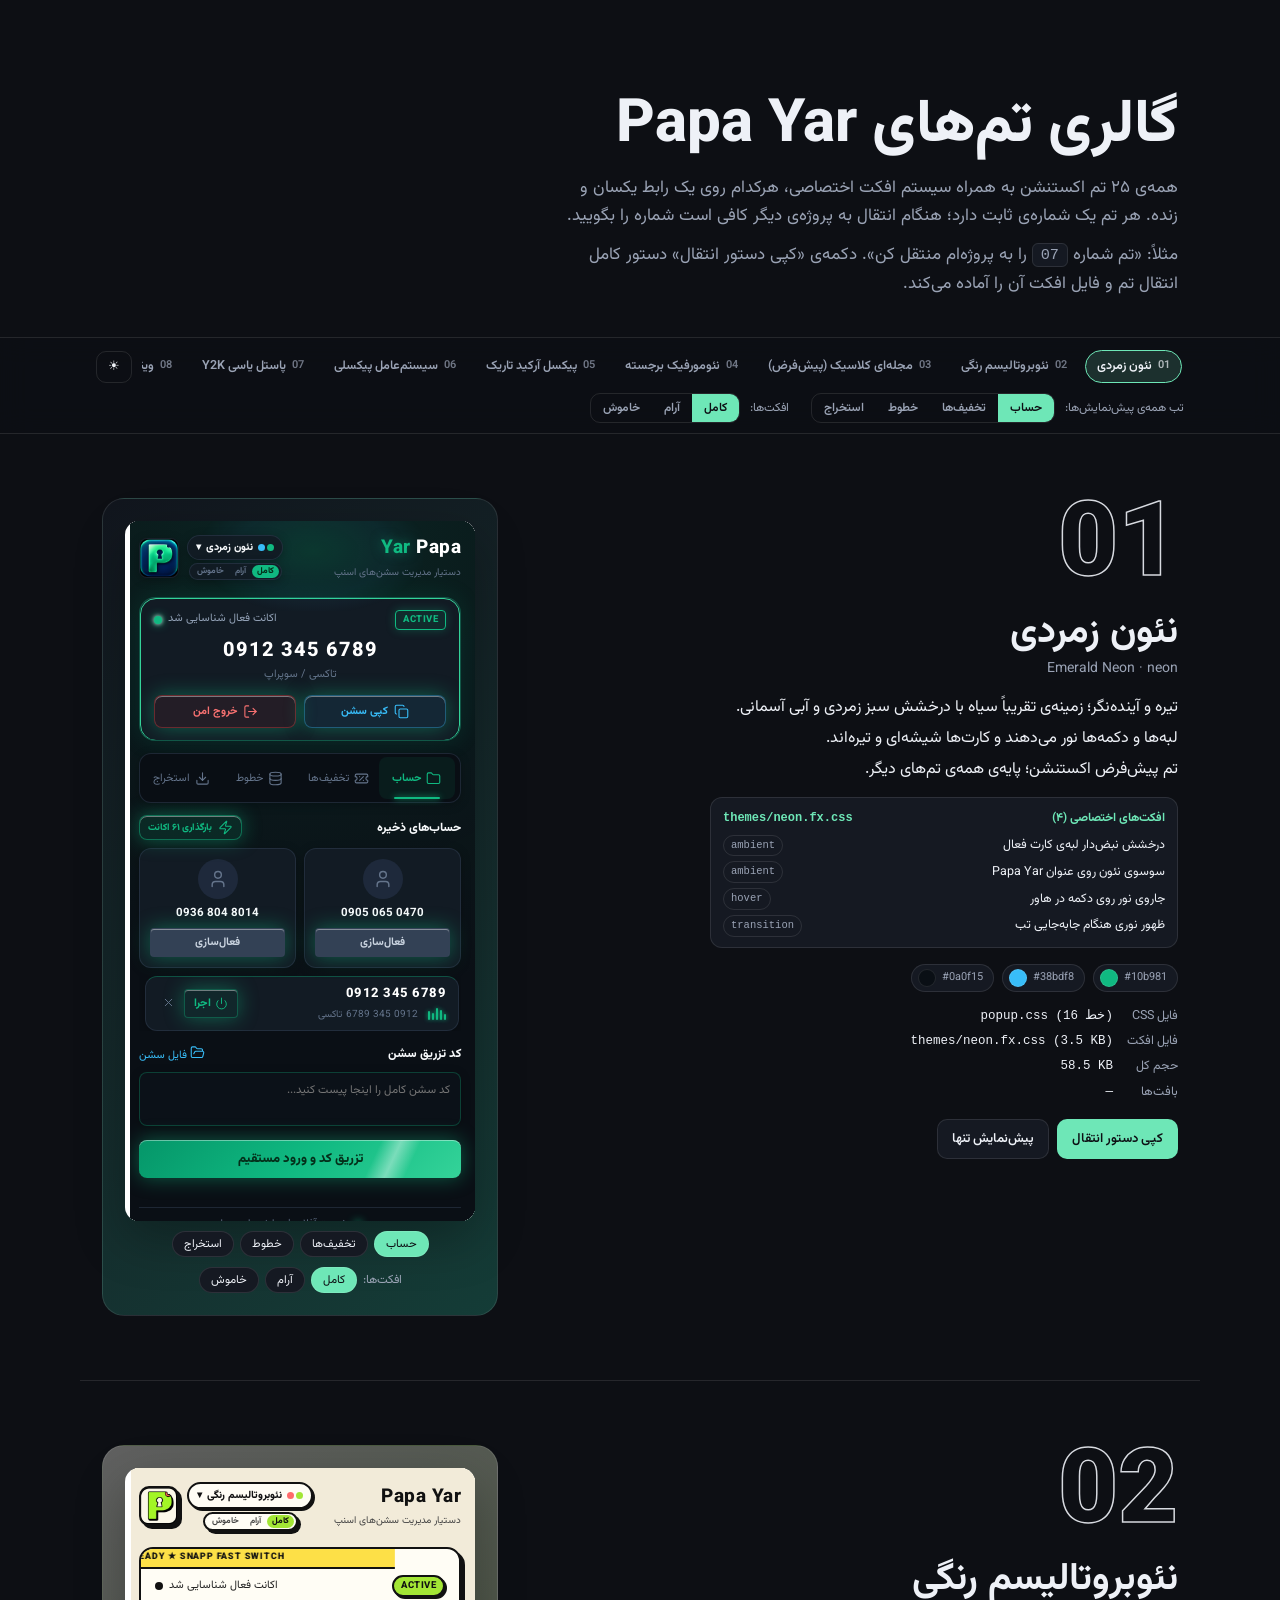
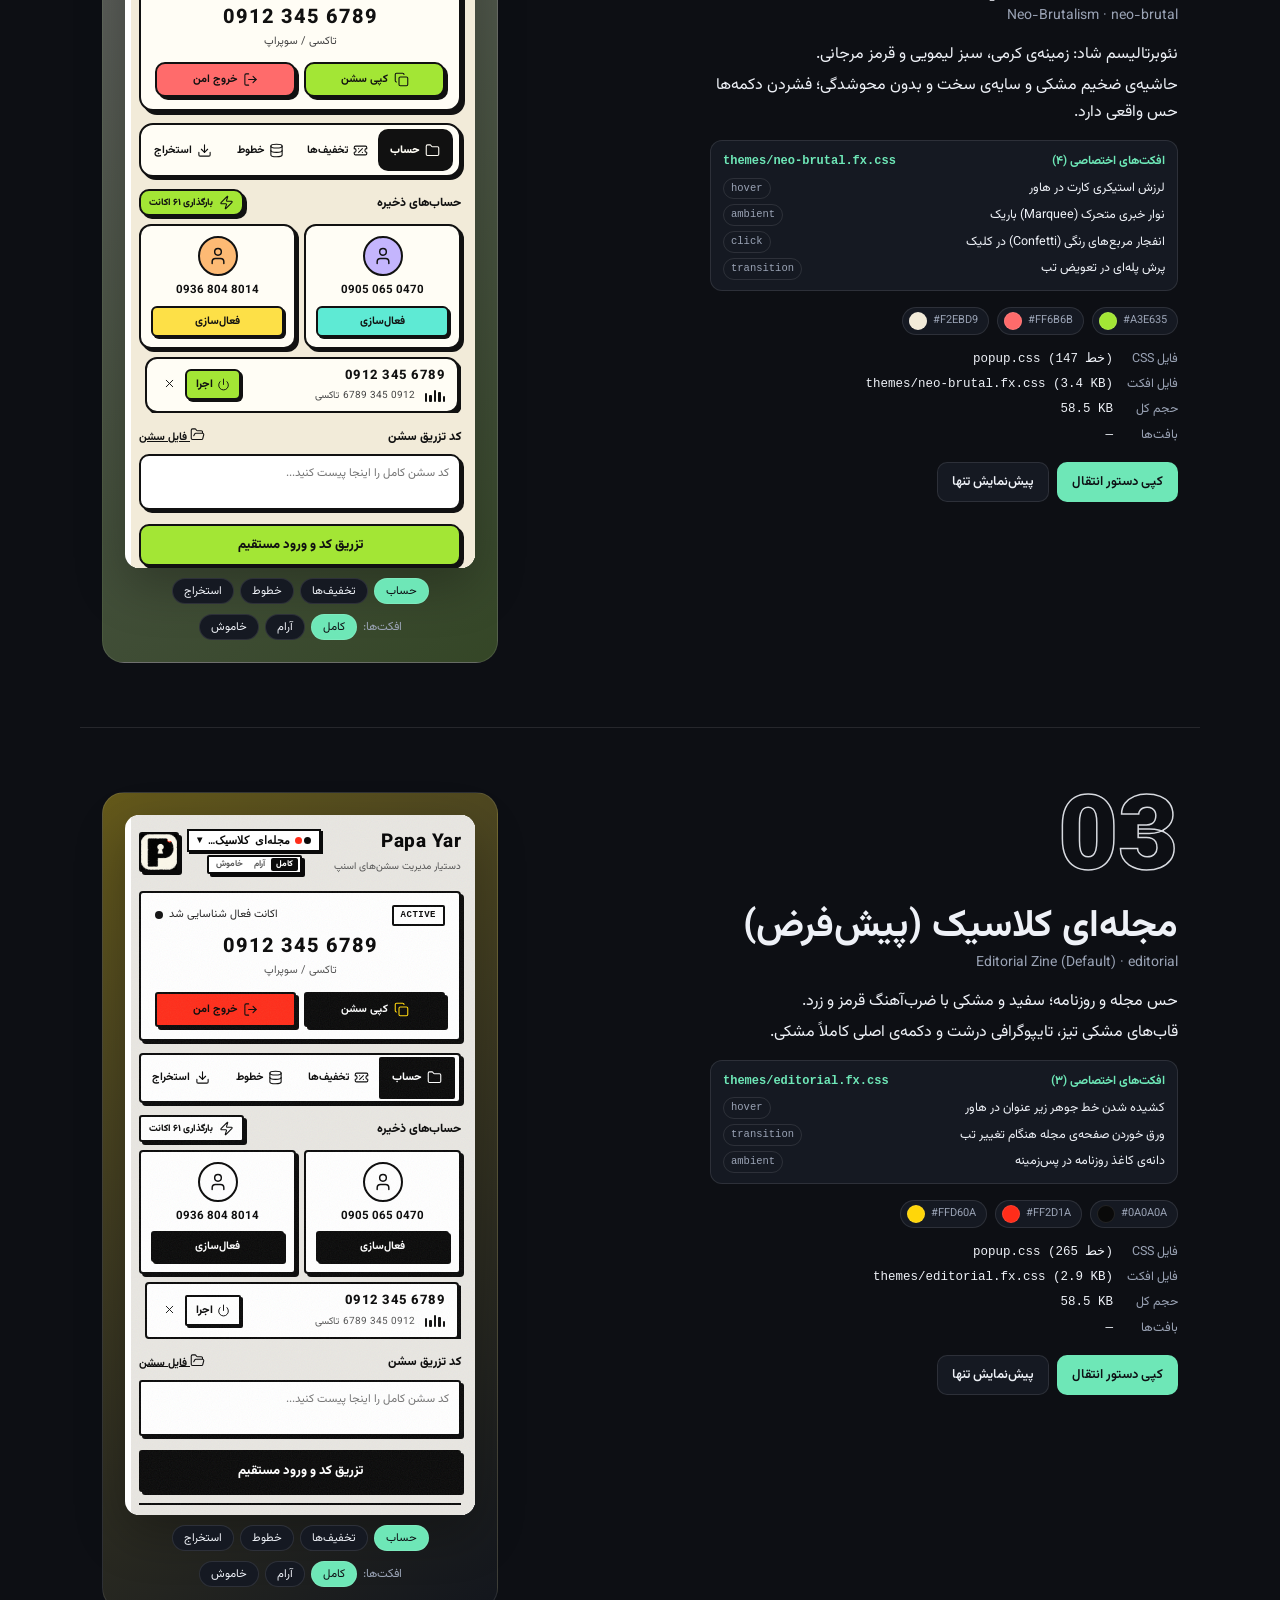
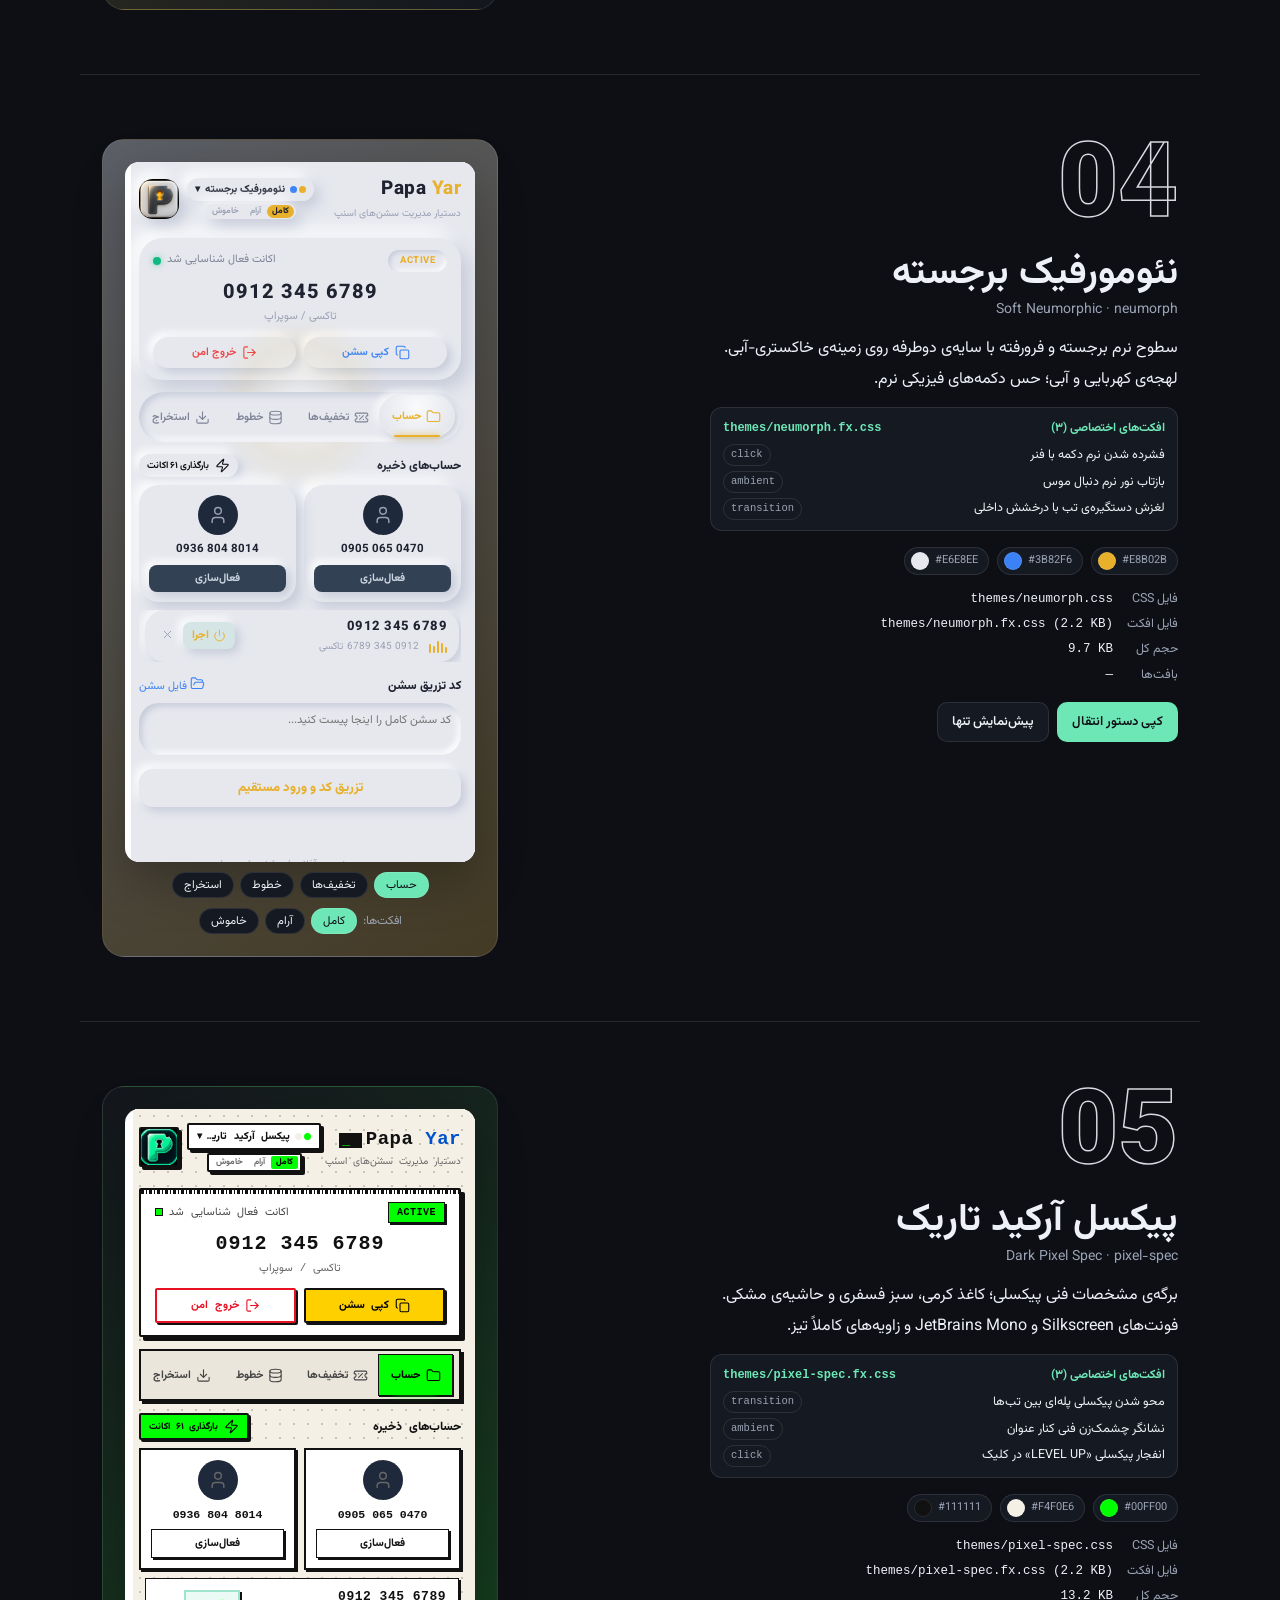
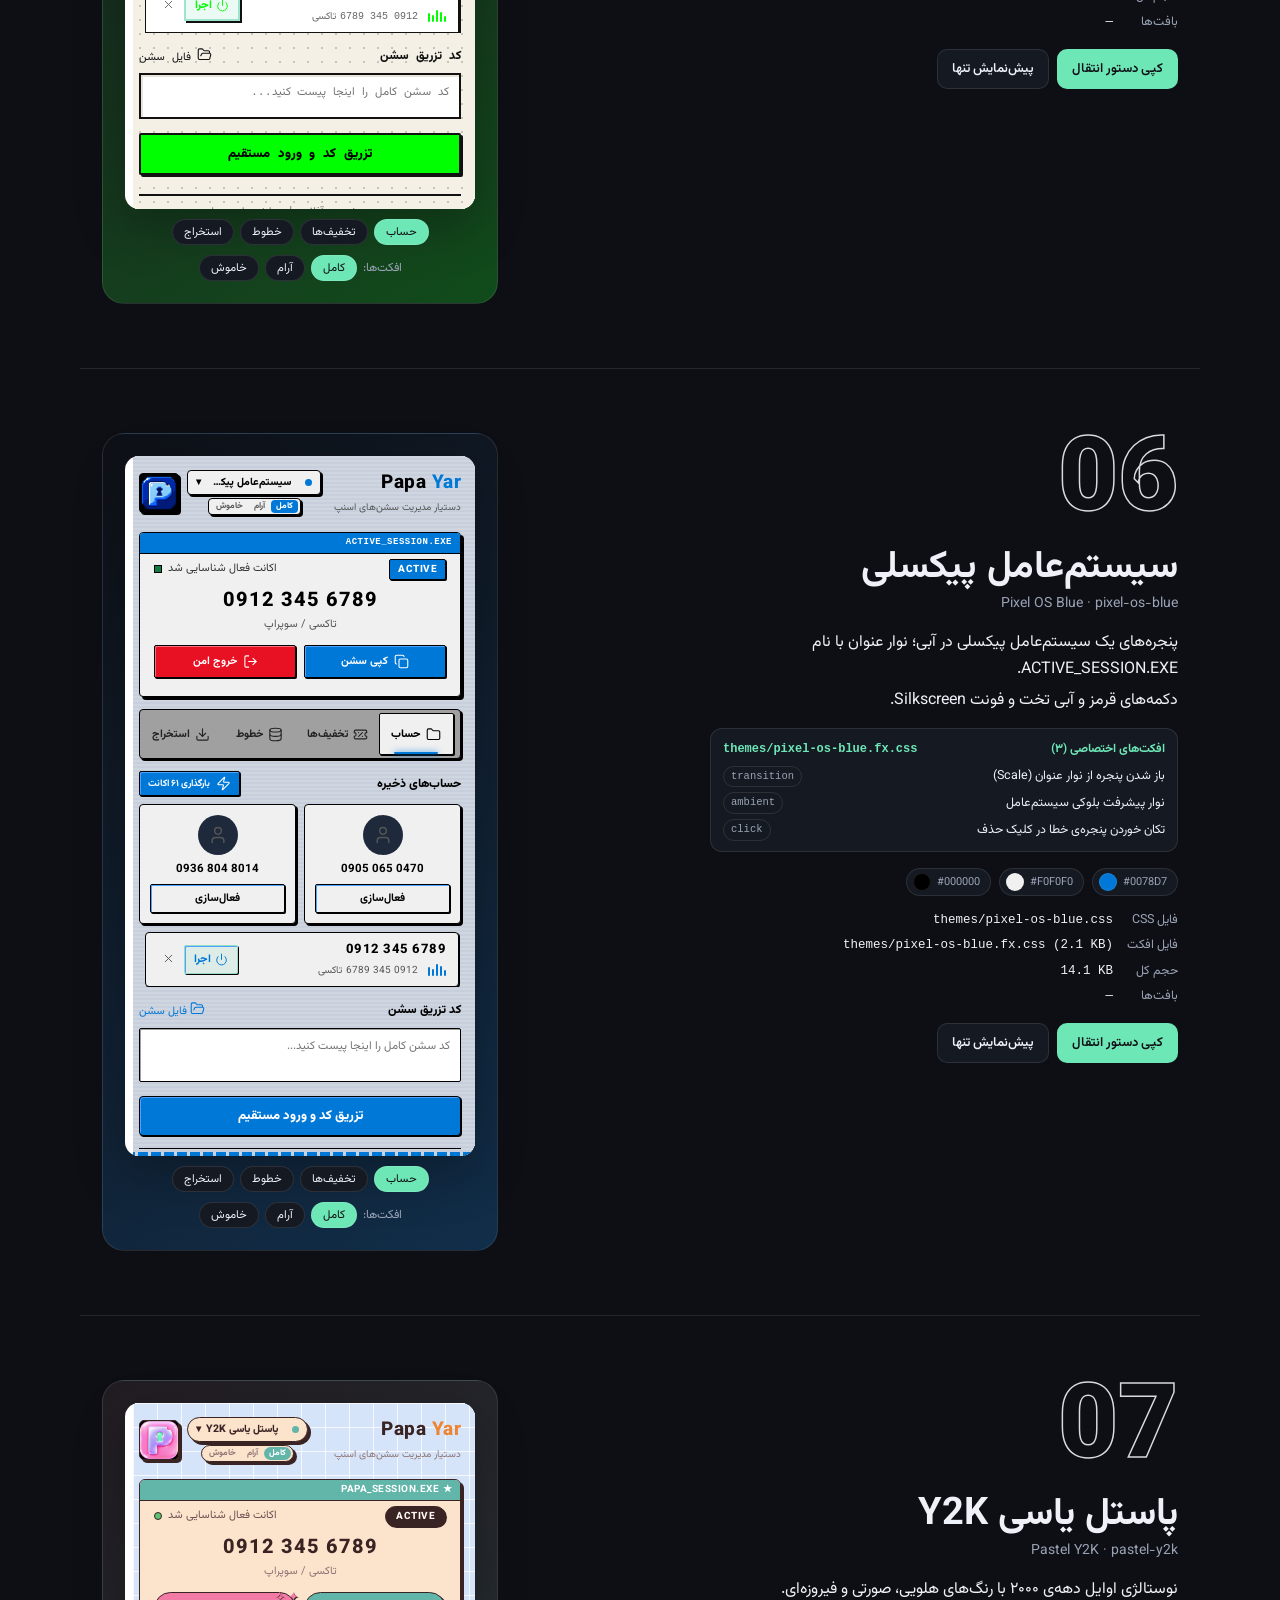
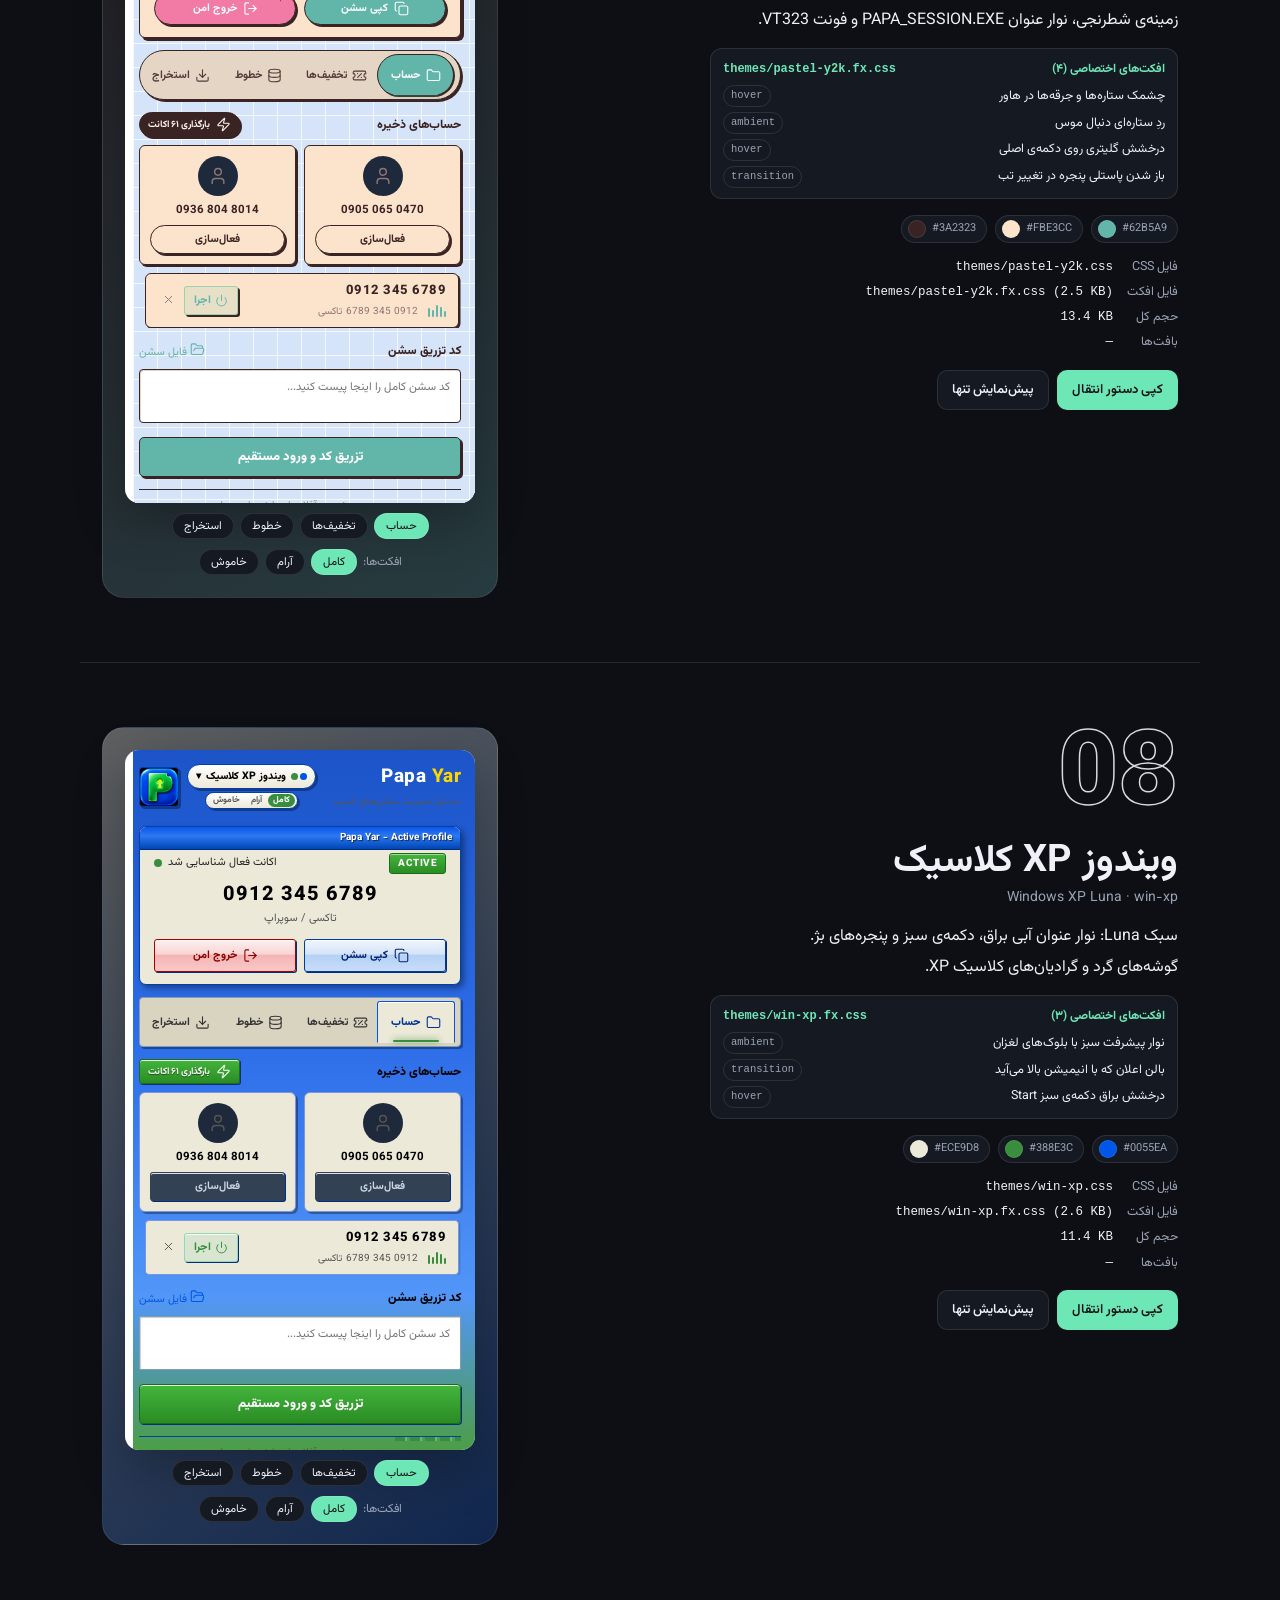
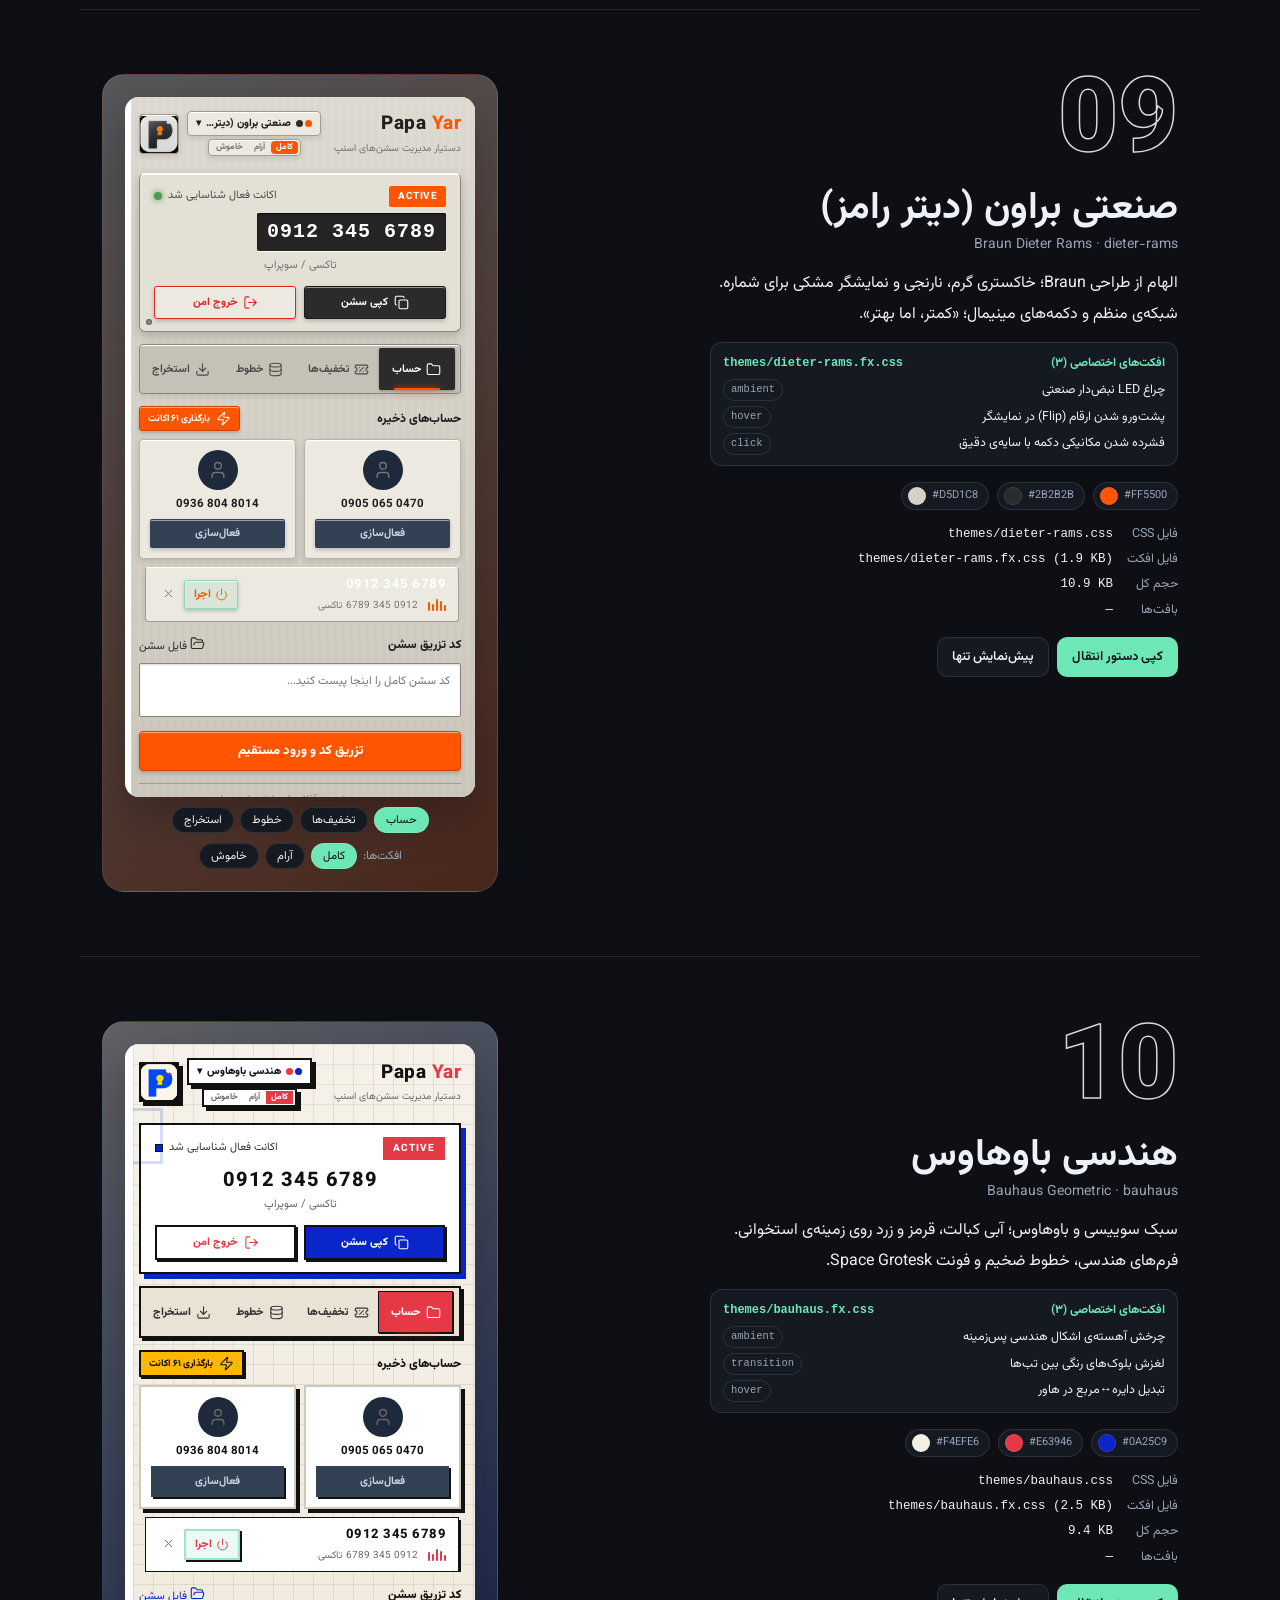
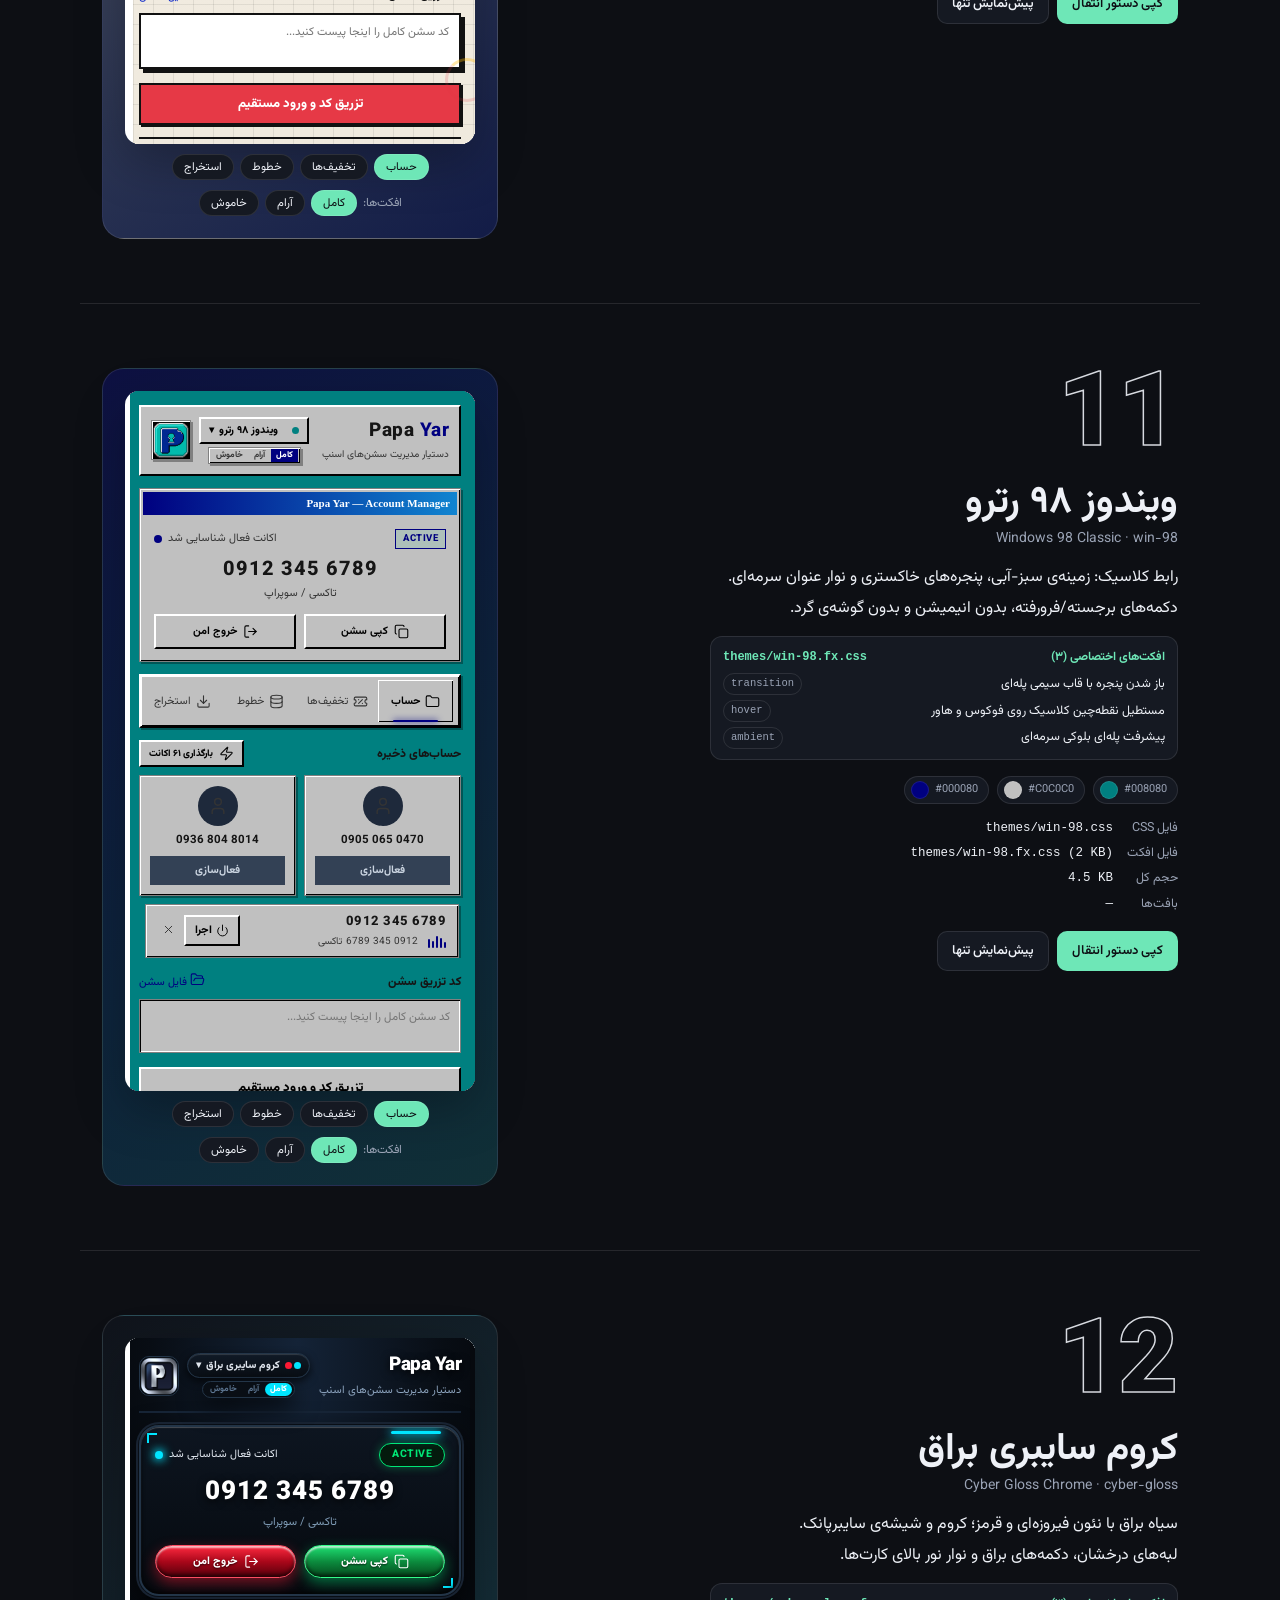
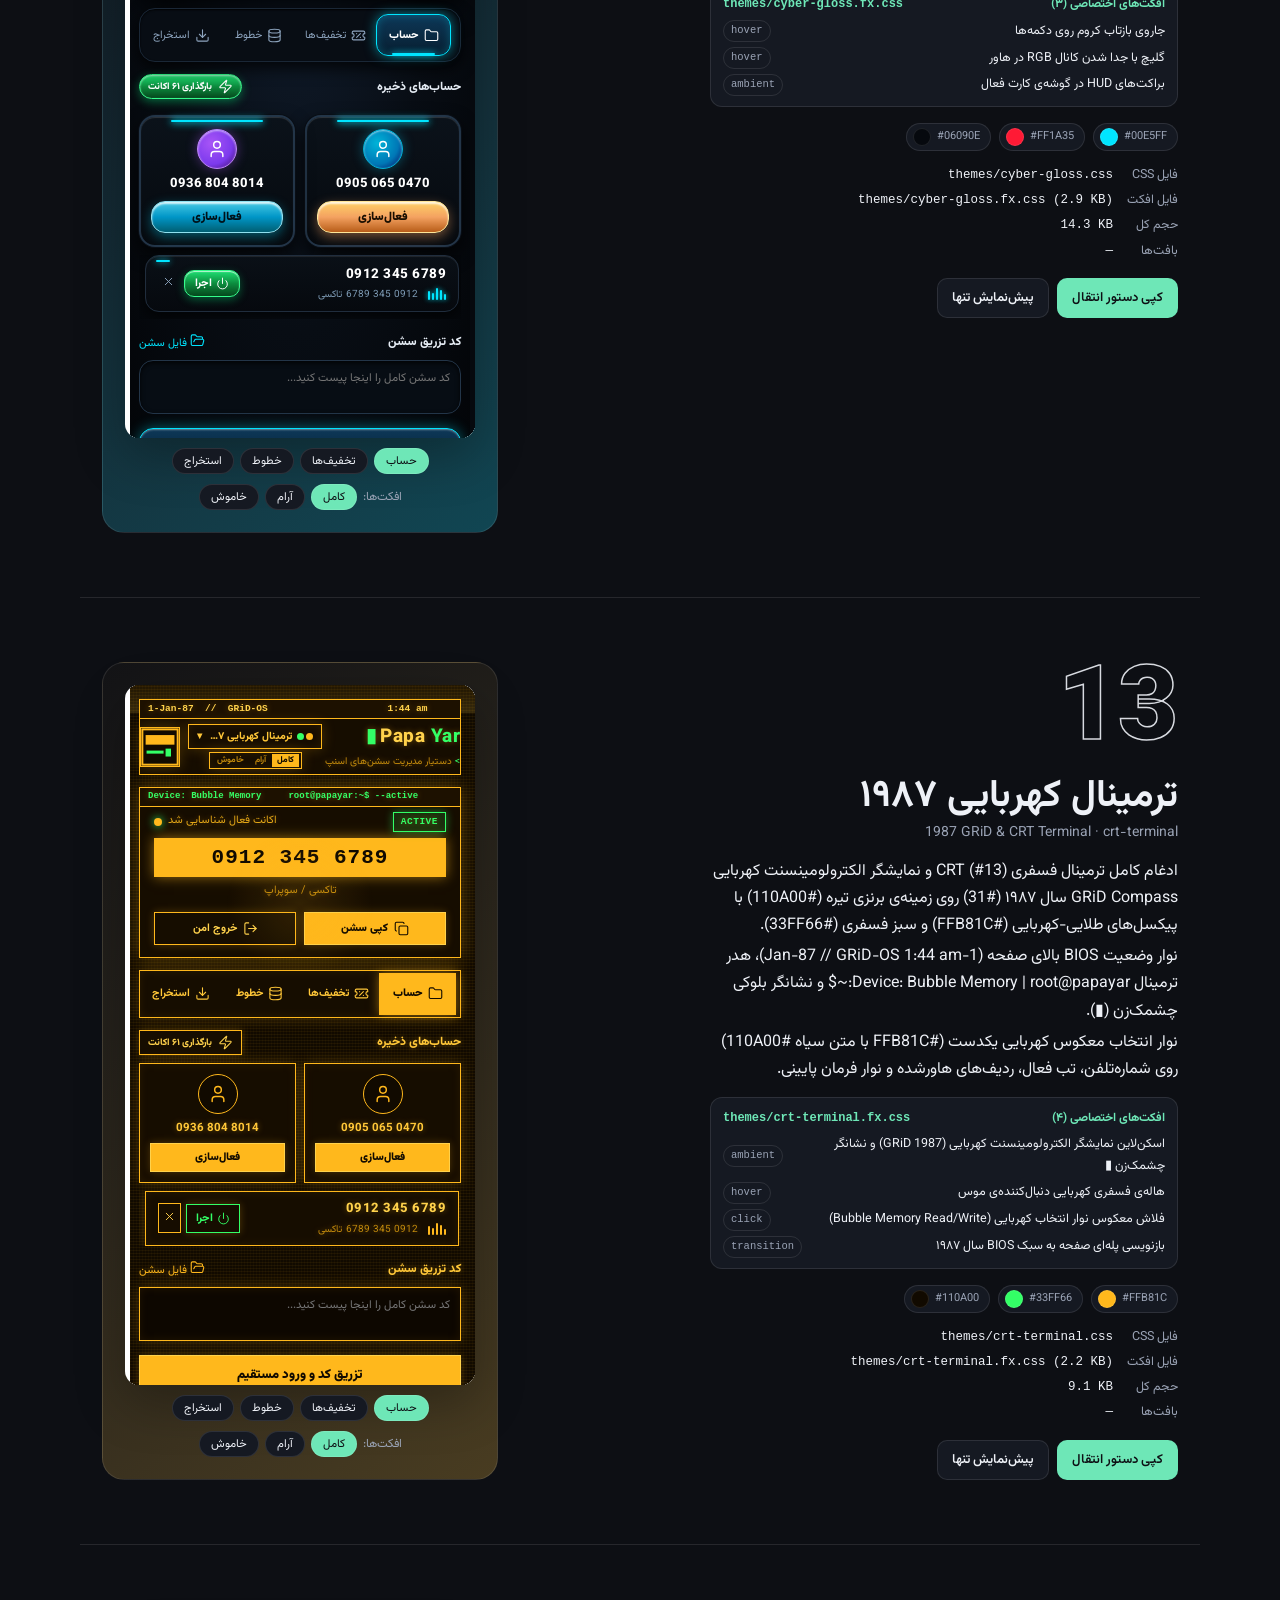
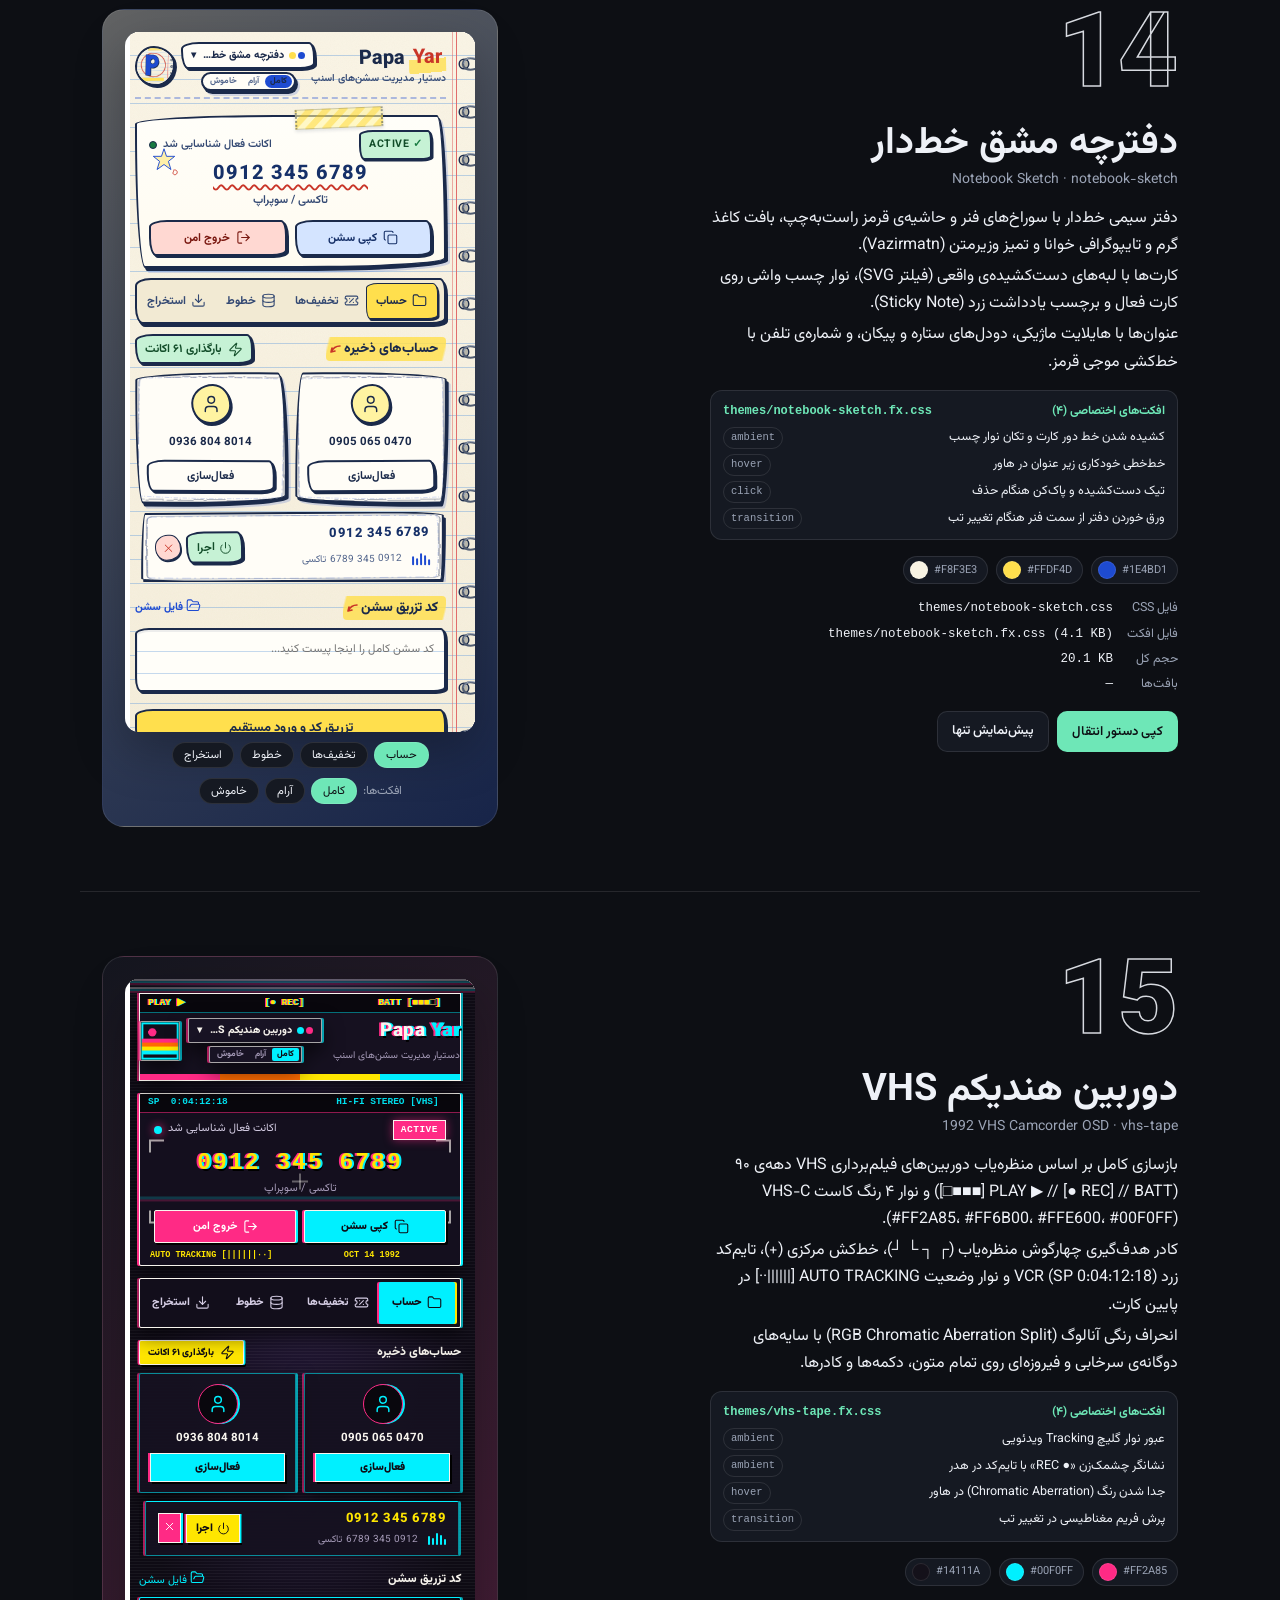
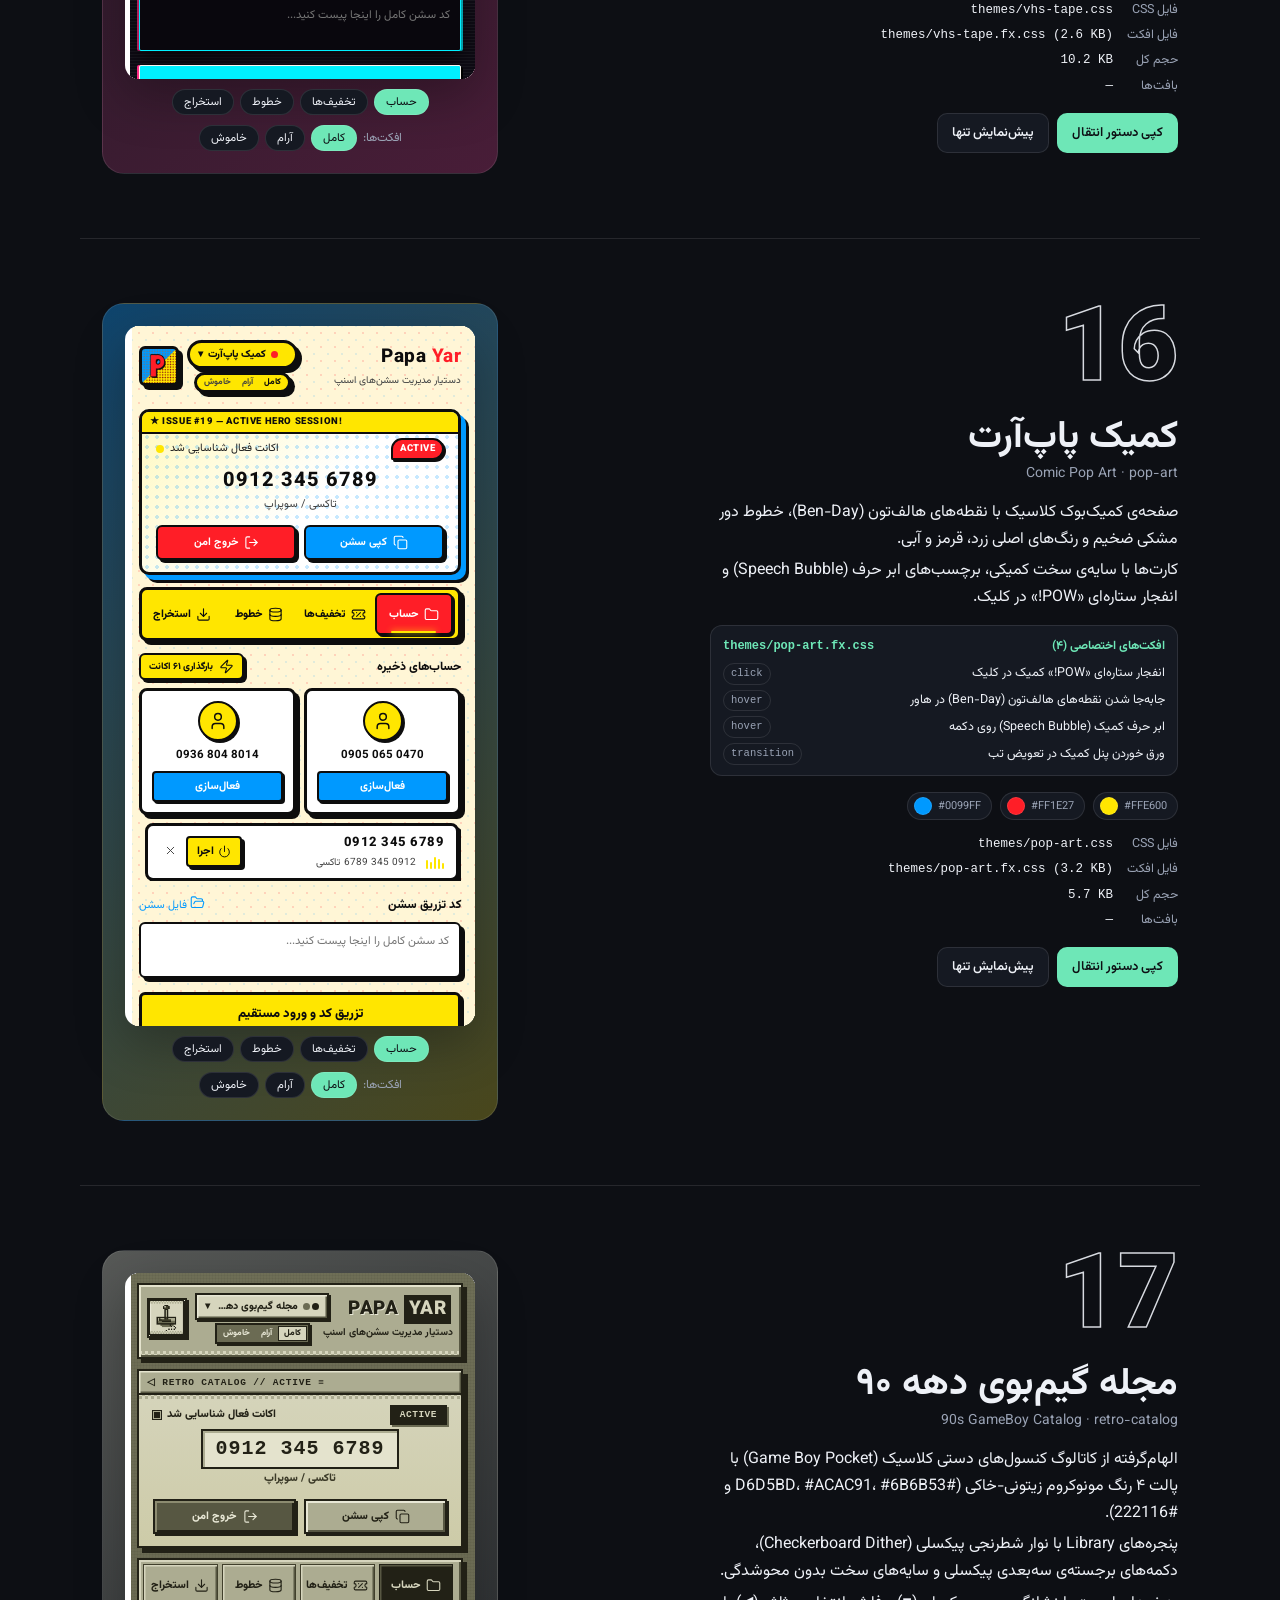
==== index.html @ 5795385b "Papa Yar Theme Gallery — 42 complete themes with live preview" ====
<!doctype html>
<html lang="fa" dir="rtl" data-chrome="dark">
<head>
<meta charset="utf-8">
<meta name="viewport" content="width=device-width, initial-scale=1">
<title>گالری تم‌های Papa Yar</title>
<style>
@font-face{font-family:'Vazirmatn';src:url('extension-assets/fonts/Vazirmatn-Variable.woff2') format('woff2');font-weight:100 900}
*,*::before,*::after{box-sizing:border-box}
html{scroll-behavior:smooth}
body{margin:0;font-family:'Vazirmatn',Tahoma,sans-serif;line-height:1.7;background:var(--page);color:var(--ink)}
button{font-family:inherit;cursor:pointer}
:focus-visible{outline:2px solid var(--accent);outline-offset:2px}
html[data-chrome=dark]{--page:#0d0f14;--card:#151922;--ink:#eef1f7;--muted:#9aa3b5;--line:rgba(255,255,255,.1);--accent:#6ee7b7;--nav:rgba(13,15,20,.85)}
html[data-chrome=light]{--page:#f1f2f6;--card:#fff;--ink:#14171f;--muted:#5a6275;--line:rgba(0,0,0,.12);--accent:#0f766e;--nav:rgba(241,242,246,.88)}
.hero{max-width:1120px;margin:0 auto;padding:clamp(40px,7vw,90px) 22px 28px}
.hero h1{font-size:clamp(32px,6vw,60px);line-height:1.2;margin:0 0 12px;font-weight:800}
.hero p{max-width:62ch;color:var(--muted);margin:0 0 10px;font-size:clamp(14px,2vw,17px)}
.hero code{background:var(--card);border:1px solid var(--line);padding:2px 8px;border-radius:6px;font-size:.9em;direction:ltr;unicode-bidi:isolate}
.nav{position:sticky;top:0;z-index:50;background:var(--nav);backdrop-filter:blur(14px);border-block:1px solid var(--line)}
.nav-in{max-width:1120px;margin:0 auto;padding:10px 16px;display:flex;flex-direction:column;gap:8px}
.nav-row{display:flex;align-items:center;gap:10px;flex-wrap:wrap}
.chips{display:flex;gap:6px;overflow-x:auto;flex:1;padding:2px;scrollbar-width:thin}
.chips a{white-space:nowrap;text-decoration:none;color:var(--muted);font-size:12.5px;font-weight:600;padding:5px 11px;border-radius:100px;border:1px solid transparent;display:flex;gap:6px;align-items:center}
.chips a i{font-style:normal;font-size:11px;opacity:.7;direction:ltr}
.chips a:hover{color:var(--ink);border-color:var(--line)}
.chips a.on{color:var(--ink);border-color:var(--accent);background:color-mix(in srgb,var(--accent) 16%,transparent)}
.seg{display:flex;border:1px solid var(--line);border-radius:10px;overflow:hidden;flex:none}
.seg button{border:0;background:transparent;color:var(--muted);padding:5px 12px;font-size:12px;font-weight:600}
.seg button.on{background:var(--accent);color:var(--page)}
.lbl{font-size:12px;color:var(--muted);flex:none}
.tog{flex:none;border:1px solid var(--line);background:transparent;color:var(--ink);border-radius:10px;width:36px;height:32px}
.theme{max-width:1120px;margin:0 auto;padding:clamp(34px,5vw,64px) 22px;scroll-margin-top:96px;display:grid;grid-template-columns:1fr auto;gap:clamp(24px,4vw,56px);align-items:start;border-bottom:1px solid var(--line)}
.info{min-width:0;position:sticky;top:118px}
.num{font-size:clamp(54px,9vw,104px);font-weight:900;line-height:1;direction:ltr;text-align:right;color:transparent;-webkit-text-stroke:1.5px var(--ink);opacity:.9}
.info h2{margin:6px 0 0;font-size:clamp(24px,3.6vw,38px);line-height:1.3}
.en{color:var(--muted);direction:ltr;text-align:right;font-size:14px;margin-bottom:12px}
.desc{padding:0;margin:0 0 14px;list-style:none;max-width:52ch}
.desc li{margin-bottom:4px;color:var(--ink)}
.fx-box{margin:12px 0 16px;padding:10px 12px;border:1px solid var(--line);border-radius:12px;background:var(--card);max-width:52ch}
.fx-head{font-size:12px;font-weight:700;color:var(--accent);margin-bottom:6px;display:flex;align-items:center;justify-content:space-between}
.fx-list{list-style:none;padding:0;margin:0;display:flex;flex-direction:column;gap:5px}
.fx-list li{display:flex;align-items:center;justify-content:space-between;gap:8px;font-size:12.5px}
.fx-trig{font-size:10.5px;padding:1px 7px;border-radius:100px;border:1px solid var(--line);color:var(--muted);direction:ltr;font-family:ui-monospace,Menlo,monospace}
.sw{display:flex;gap:8px;margin:14px 0}
.sw button{display:flex;align-items:center;gap:6px;border:1px solid var(--line);background:var(--card);color:var(--muted);border-radius:100px;padding:4px 10px 4px 6px;font-size:11px;direction:ltr}
.sw b{width:18px;height:18px;border-radius:50%;border:1px solid var(--line)}
dl{display:grid;grid-template-columns:auto 1fr;gap:4px 14px;margin:0 0 16px;font-size:12.5px}
dt{color:var(--muted)} dd{margin:0;direction:ltr;text-align:right;font-family:ui-monospace,Menlo,monospace}
.acts{display:flex;flex-wrap:wrap;gap:8px}
.btn{border:1px solid var(--line);background:var(--card);color:var(--ink);border-radius:10px;padding:8px 14px;font-size:13px;font-weight:600;text-decoration:none}
.btn.pri{background:var(--accent);color:var(--page);border-color:transparent}
.btn:hover{filter:brightness(1.1)}
.stage{border-radius:22px;padding:22px;border:1px solid var(--line);position:relative}
.stage iframe{display:block;width:350px;height:700px;border:0;border-radius:14px;background:#fff;box-shadow:0 18px 50px rgba(0,0,0,.28)}
.stage .tabs,.stage .fx-stage-bar{display:flex;gap:6px;justify-content:center;margin-top:10px;align-items:center}
.stage .tabs button,.stage .fx-stage-bar button{border:1px solid var(--line);background:var(--card);color:var(--ink);border-radius:100px;font-size:11.5px;padding:3px 11px}
.stage .tabs button.on,.stage .fx-stage-bar button.on{background:var(--accent);color:var(--page)}
footer{max-width:1120px;margin:0 auto;padding:40px 22px 70px;color:var(--muted);font-size:14px;text-align:center}
.toast{position:fixed;bottom:22px;left:50%;transform:translateX(-50%);background:var(--ink);color:var(--page);padding:9px 18px;border-radius:10px;font-size:13px;opacity:0;pointer-events:none;transition:opacity .2s;z-index:99}
.toast.show{opacity:1}
@media(max-width:860px){.theme{grid-template-columns:1fr;justify-items:stretch}.info{position:static}.stage{justify-self:center;max-width:100%;overflow:auto}}
@media(prefers-reduced-motion:reduce){*{transition:none!important;scroll-behavior:auto!important}}
</style>
</head>
<body>
<header class="hero">
  <h1>گالری تم‌های Papa Yar</h1>
  <p>همه‌ی ۲۵ تم اکستنشن به همراه سیستم افکت اختصاصی، هرکدام روی یک رابط یکسان و زنده. هر تم یک شماره‌ی ثابت دارد؛ هنگام انتقال به پروژه‌ی دیگر کافی است شماره را بگویید.</p>
  <p>مثلاً: «تم شماره <code>07</code> را به پروژه‌ام منتقل کن». دکمه‌ی «کپی دستور انتقال» دستور کامل انتقال تم و فایل افکت آن را آماده می‌کند.</p>
</header>
<nav class="nav" aria-label="فهرست تم‌ها">
  <div class="nav-in">
    <div class="nav-row"><div class="chips" id="chips"></div><button class="tog" id="chrome" aria-label="تغییر روشنایی صفحه">☀︎</button></div>
    <div class="nav-row">
      <span class="lbl">تب همه‌ی پیش‌نمایش‌ها:</span>
      <div class="seg" id="seg"><button class="on" data-tab="tab-main">حساب</button><button data-tab="tab-vouchers">تخفیف‌ها</button><button data-tab="tab-accounts">خطوط</button><button data-tab="tab-export">استخراج</button></div>
      <span class="lbl" style="margin-inline-start:12px">افکت‌ها:</span>
      <div class="seg" id="fxSeg"><button class="on" data-fx="full">کامل</button><button data-fx="calm">آرام</button><button data-fx="off">خاموش</button></div>
    </div>
  </div>
</nav>
<main id="main"></main>
<footer><b id="cnt"></b> تم · کلیدهای ← و → بین تم‌ها جابه‌جا می‌شوند · جزئیات فنی در <code>THEMES.md</code></footer>
<div class="toast" id="toast"></div>
<script src="catalog.js"></script>
<script>
(function(){
var TABS=[['tab-main','حساب'],['tab-vouchers','تخفیف‌ها'],['tab-accounts','خطوط'],['tab-export','استخراج']];
var FX_MODES=[['full','کامل'],['calm','آرام'],['off','خاموش']];
var cur='tab-main',curFx='full',C=window.CATALOG,main=document.getElementById('main'),chips=document.getElementById('chips'),frames=[];
var pad=function(n){return (n<10?'0':'')+n};
var fa=function(s){return String(s).replace(/\d/g,function(d){return '۰۱۲۳۴۵۶۷۸۹'[d]})};
function toast(m){var t=document.getElementById('toast');t.textContent=m;t.classList.add('show');clearTimeout(t._h);t._h=setTimeout(function(){t.classList.remove('show')},1600)}
function copy(txt,msg){(navigator.clipboard?navigator.clipboard.writeText(txt):Promise.reject()).catch(function(){var a=document.createElement('textarea');a.value=txt;document.body.appendChild(a);a.select();document.execCommand('copy');a.remove()}).then?0:0;toast(msg)}
function esc(s){return String(s).replace(/[&<>"]/g,function(c){return {'&':'&amp;','<':'&lt;','>':'&gt;','"':'&quot;'}[c]})}
C.forEach(function(t){
  var a=document.createElement('a');a.href='#t-'+t.id;a.dataset.id=t.id;a.innerHTML='<i>'+pad(t.n)+'</i>'+esc(t.title);chips.appendChild(a);
  var s=document.createElement('section');s.className='theme';s.id='t-'+t.id;
  var tint=t.swatches[2]||t.swatches[0];
  var where=t.inPopup?'popup.css (خط '+t.tokenLine+')':t.cssFile;
  var fxWhere=t.fxFile||('themes/'+t.id+'.fx.css');
  var prompt='تم شماره '+pad(t.n)+' ('+t.en+' — '+t.title+') را به همراه افکت‌های اختصاصی‌اش از پروژه‌ی Papa Yar Theme Gallery به پروژه‌ی من منتقل کن. فایل‌های مرجع: '+where+' و '+fxWhere+' (به همراه theme-fx.js).';
  var fxItems=(t.effects||[]).map(function(fx){return '<li><span>'+esc(fx.nameFa)+'</span><span class="fx-trig">'+esc(fx.trigger)+'</span></li>'}).join('');
  s.innerHTML='<div class="info"><div class="num">'+pad(t.n)+'</div><h2>'+esc(t.title)+'</h2><div class="en">'+esc(t.en)+' · '+esc(t.id)+'</div>'
   +'<ul class="desc">'+t.desc.map(function(d){return '<li>'+esc(d)+'</li>'}).join('')+'</ul>'
   +'<div class="fx-box"><div class="fx-head"><span>افکت‌های اختصاصی ('+fa((t.effects||[]).length)+')</span><code>'+esc(fxWhere)+'</code></div><ul class="fx-list">'+fxItems+'</ul></div>'
   +'<div class="sw">'+t.swatches.map(function(c){return '<button data-c="'+c+'" title="کپی رنگ"><b style="background:'+c+'"></b>'+c+'</button>'}).join('')+'</div>'
   +'<dl><dt>فایل CSS</dt><dd>'+esc(where)+'</dd><dt>فایل افکت</dt><dd>'+esc(fxWhere)+' ('+(t.fxKb||0)+' KB)</dd><dt>حجم کل</dt><dd>'+t.kb+' KB</dd><dt>بافت‌ها</dt><dd>'+(t.textures.join(', ')||'—')+'</dd></dl>'
   +'<div class="acts"><button class="btn pri" data-p="1">کپی دستور انتقال</button><a class="btn" target="_blank" href="preview.html?theme='+t.id+'">پیش‌نمایش تنها</a></div></div>'
   +'<div class="stage" style="background:linear-gradient(145deg,color-mix(in srgb,'+tint+' 34%,var(--card)),color-mix(in srgb,'+t.swatches[0]+' 22%,var(--card)))"><iframe loading="lazy" title="'+esc(t.title)+'" src="preview.html?theme='+t.id+'&fx='+curFx+'"></iframe>'
   +'<div class="tabs">'+TABS.map(function(x){return '<button data-tab="'+x[0]+'"'+(x[0]===cur?' class="on"':'')+'>'+x[1]+'</button>'}).join('')+'</div>'
   +'<div class="fx-stage-bar"><span class="lbl">افکت‌ها:</span>'+FX_MODES.map(function(m){return '<button data-fx-btn="'+m[0]+'"'+(m[0]===curFx?' class="on"':'')+'>'+m[1]+'</button>'}).join('')+'</div></div>';
  s.querySelector('[data-p]').onclick=function(){copy(prompt,'دستور انتقال تم '+fa(pad(t.n))+' کپی شد')};
  s.querySelectorAll('[data-c]').forEach(function(b){b.onclick=function(){copy(b.dataset.c,'رنگ '+b.dataset.c+' کپی شد')}});
  var f=s.querySelector('iframe');frames.push({f:f,s:s});
  s.querySelectorAll('.tabs button').forEach(function(b){b.onclick=function(){f.contentWindow.postMessage({pyTab:b.dataset.tab},'*');mark(s,b.dataset.tab)}});
  s.querySelectorAll('.fx-stage-bar button').forEach(function(b){b.onclick=function(){var fm=b.getAttribute('data-fx-btn');f.contentWindow.postMessage({pyFx:fm},'*');markFx(s,fm)}});
  main.appendChild(s);
});
function mark(s,tab){s.querySelectorAll('.tabs button').forEach(function(b){b.classList.toggle('on',b.dataset.tab===tab)})}
function markFx(s,fx){s.querySelectorAll('.fx-stage-bar button').forEach(function(b){b.classList.toggle('on',b.getAttribute('data-fx-btn')===fx)})}
function setAll(tab){cur=tab;document.querySelectorAll('#seg button').forEach(function(b){b.classList.toggle('on',b.dataset.tab===tab)});frames.forEach(function(o){mark(o.s,tab);try{o.f.contentWindow.postMessage({pyTab:tab},'*')}catch(e){}})}
function setAllFx(fx){curFx=fx;document.querySelectorAll('#fxSeg button').forEach(function(b){b.classList.toggle('on',b.dataset.fx===fx)});frames.forEach(function(o){markFx(o.s,fx);try{o.f.contentWindow.postMessage({pyFx:fx},'*')}catch(e){}})}
document.querySelectorAll('#seg button').forEach(function(b){b.onclick=function(){setAll(b.dataset.tab)}});
document.querySelectorAll('#fxSeg button').forEach(function(b){b.onclick=function(){setAllFx(b.dataset.fx)}});
frames.forEach(function(o){o.f.addEventListener('load',function(){if(cur!=='tab-main')o.f.contentWindow.postMessage({pyTab:cur},'*');if(curFx!=='full')o.f.contentWindow.postMessage({pyFx:curFx},'*')})});
addEventListener('message',function(e){if(e.data&&e.data.pyTab){frames.forEach(function(o){if(o.f.contentWindow===e.source)mark(o.s,e.data.pyTab)})}});
document.getElementById('cnt').textContent=fa(C.length);
var links=[].slice.call(chips.children),idx=0;
var io=new IntersectionObserver(function(en){en.forEach(function(x){if(x.isIntersecting){links.forEach(function(l){l.classList.toggle('on',l.dataset.id===x.target.id.slice(2))});idx=C.findIndex(function(t){return 't-'+t.id===x.target.id});var a=links[idx];if(a)a.scrollIntoView({inline:'center',block:'nearest'})}})},{rootMargin:'-45% 0px -50% 0px'});
var pauseIo=new IntersectionObserver(function(en){en.forEach(function(x){var fr=x.target.querySelector('iframe');if(!fr||!fr.contentDocument||!fr.contentDocument.documentElement)return;if(x.isIntersecting){fr.contentDocument.documentElement.removeAttribute('data-fx-paused')}else{fr.contentDocument.documentElement.setAttribute('data-fx-paused','')}})},{rootMargin:'250px 0px'});
frames.forEach(function(o){io.observe(o.s);pauseIo.observe(o.s)});
addEventListener('keydown',function(e){if(/INPUT|TEXTAREA|SELECT/.test((e.target||{}).tagName))return;var d=e.key==='ArrowLeft'?1:e.key==='ArrowRight'?-1:0;if(!d)return;var n=Math.max(0,Math.min(C.length-1,idx+d));if(n!==idx){frames[n].s.scrollIntoView({behavior:'smooth'})}});
document.getElementById('chrome').onclick=function(){var h=document.documentElement,n=h.dataset.chrome==='dark'?'light':'dark';h.dataset.chrome=n;this.textContent=n==='dark'?'☀︎':'☾'};
})();
</script>
</body>
</html>
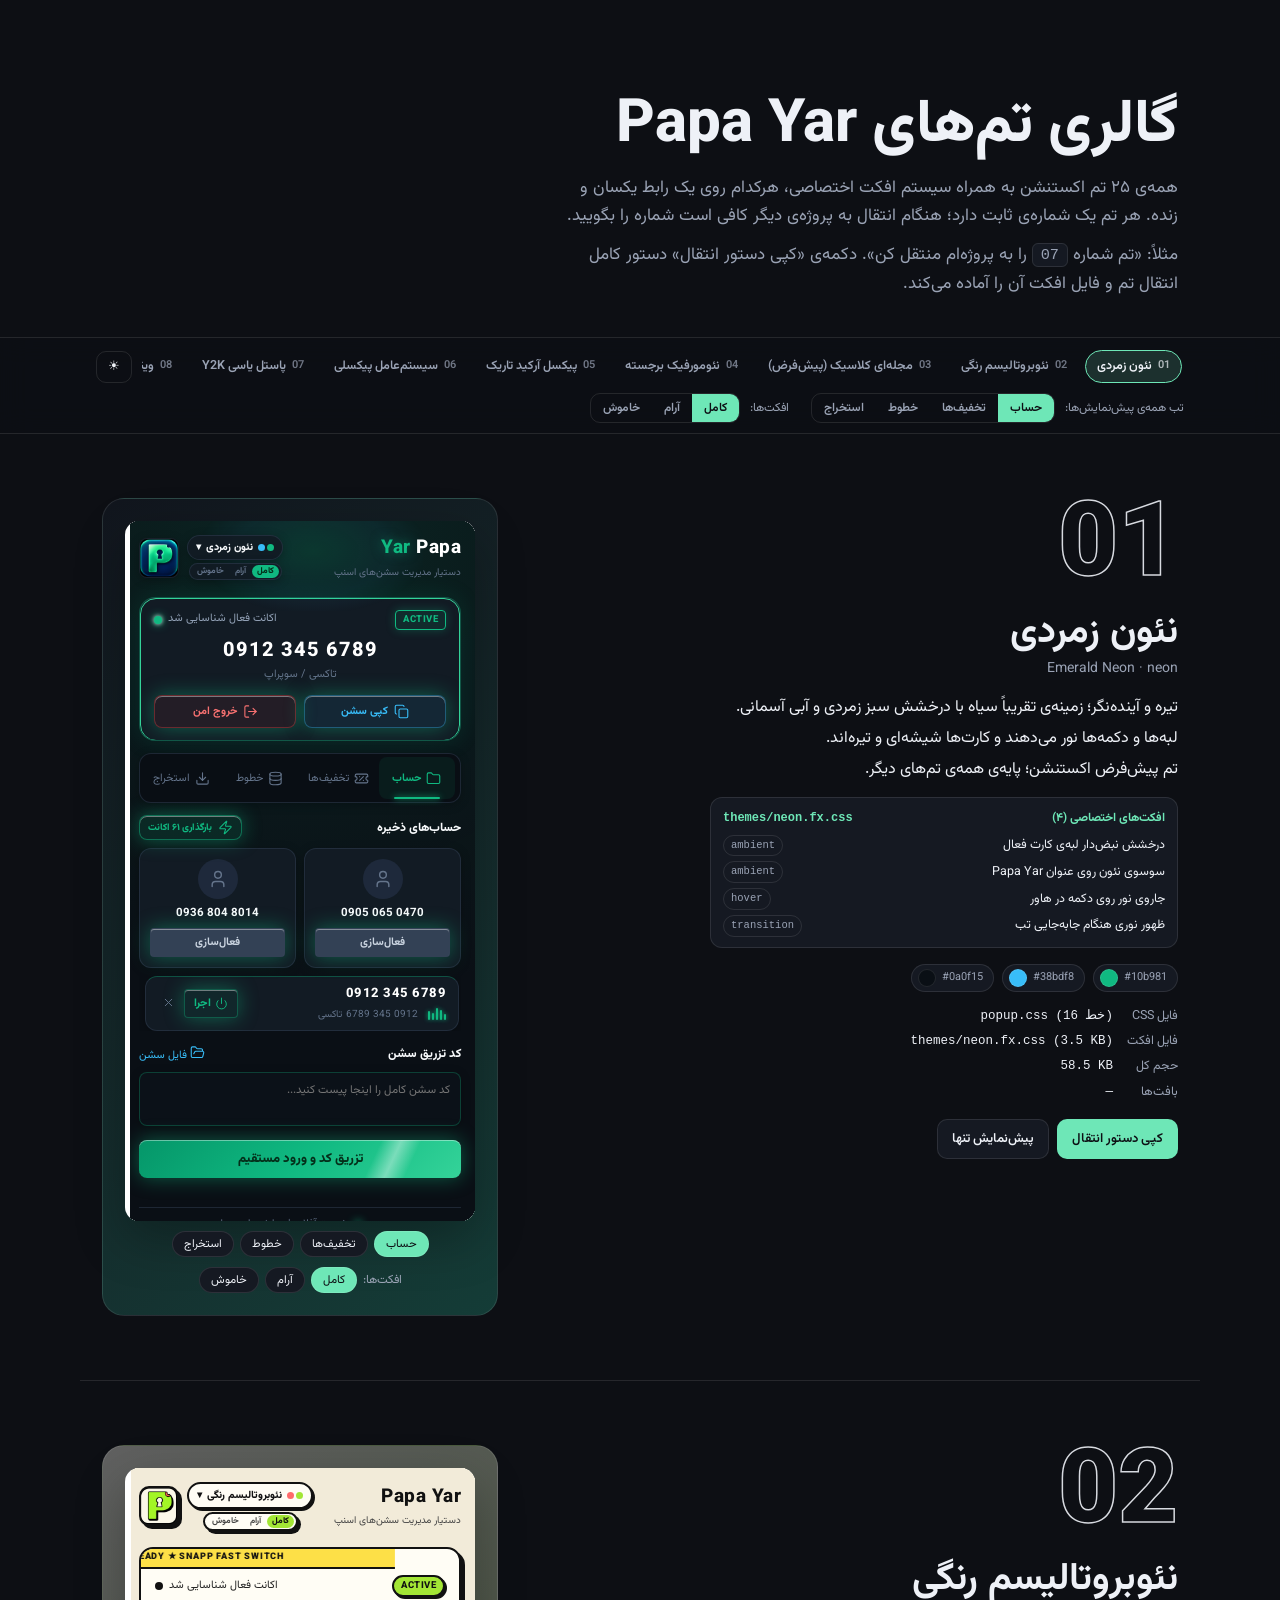
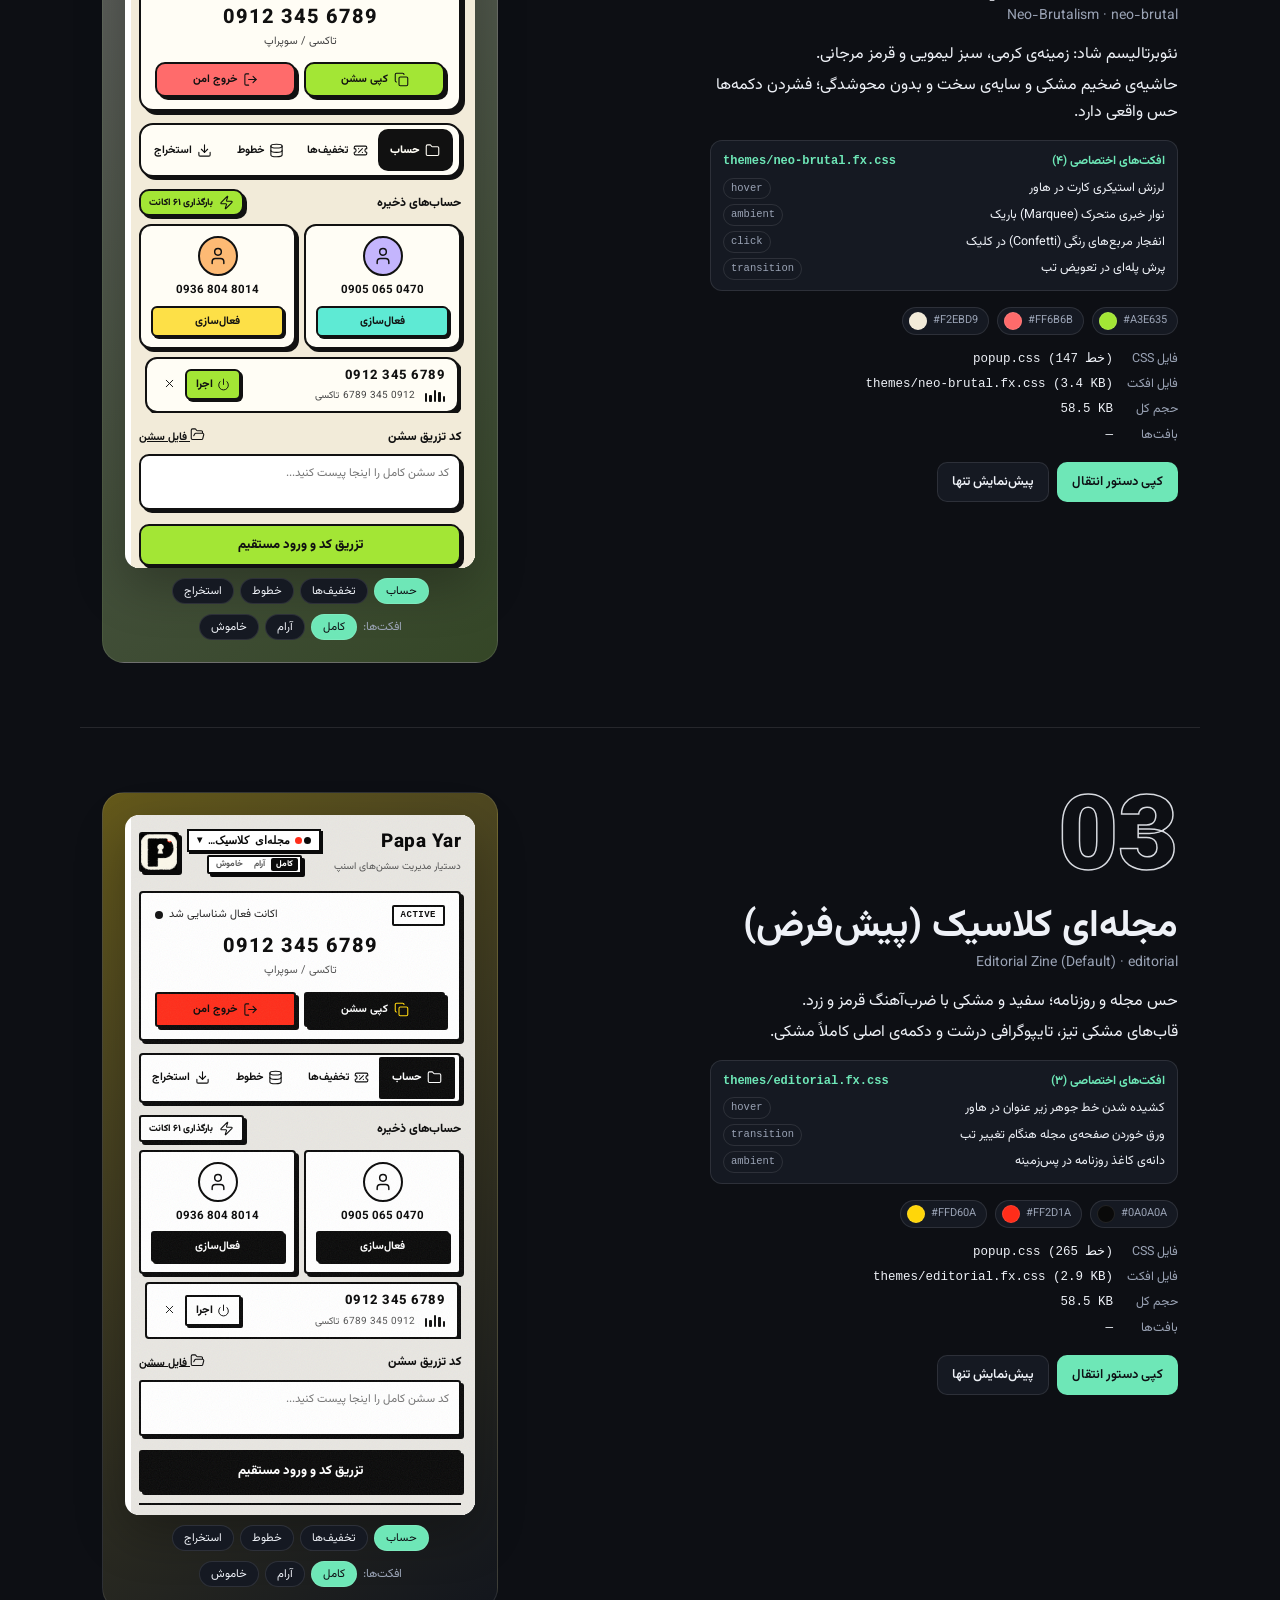
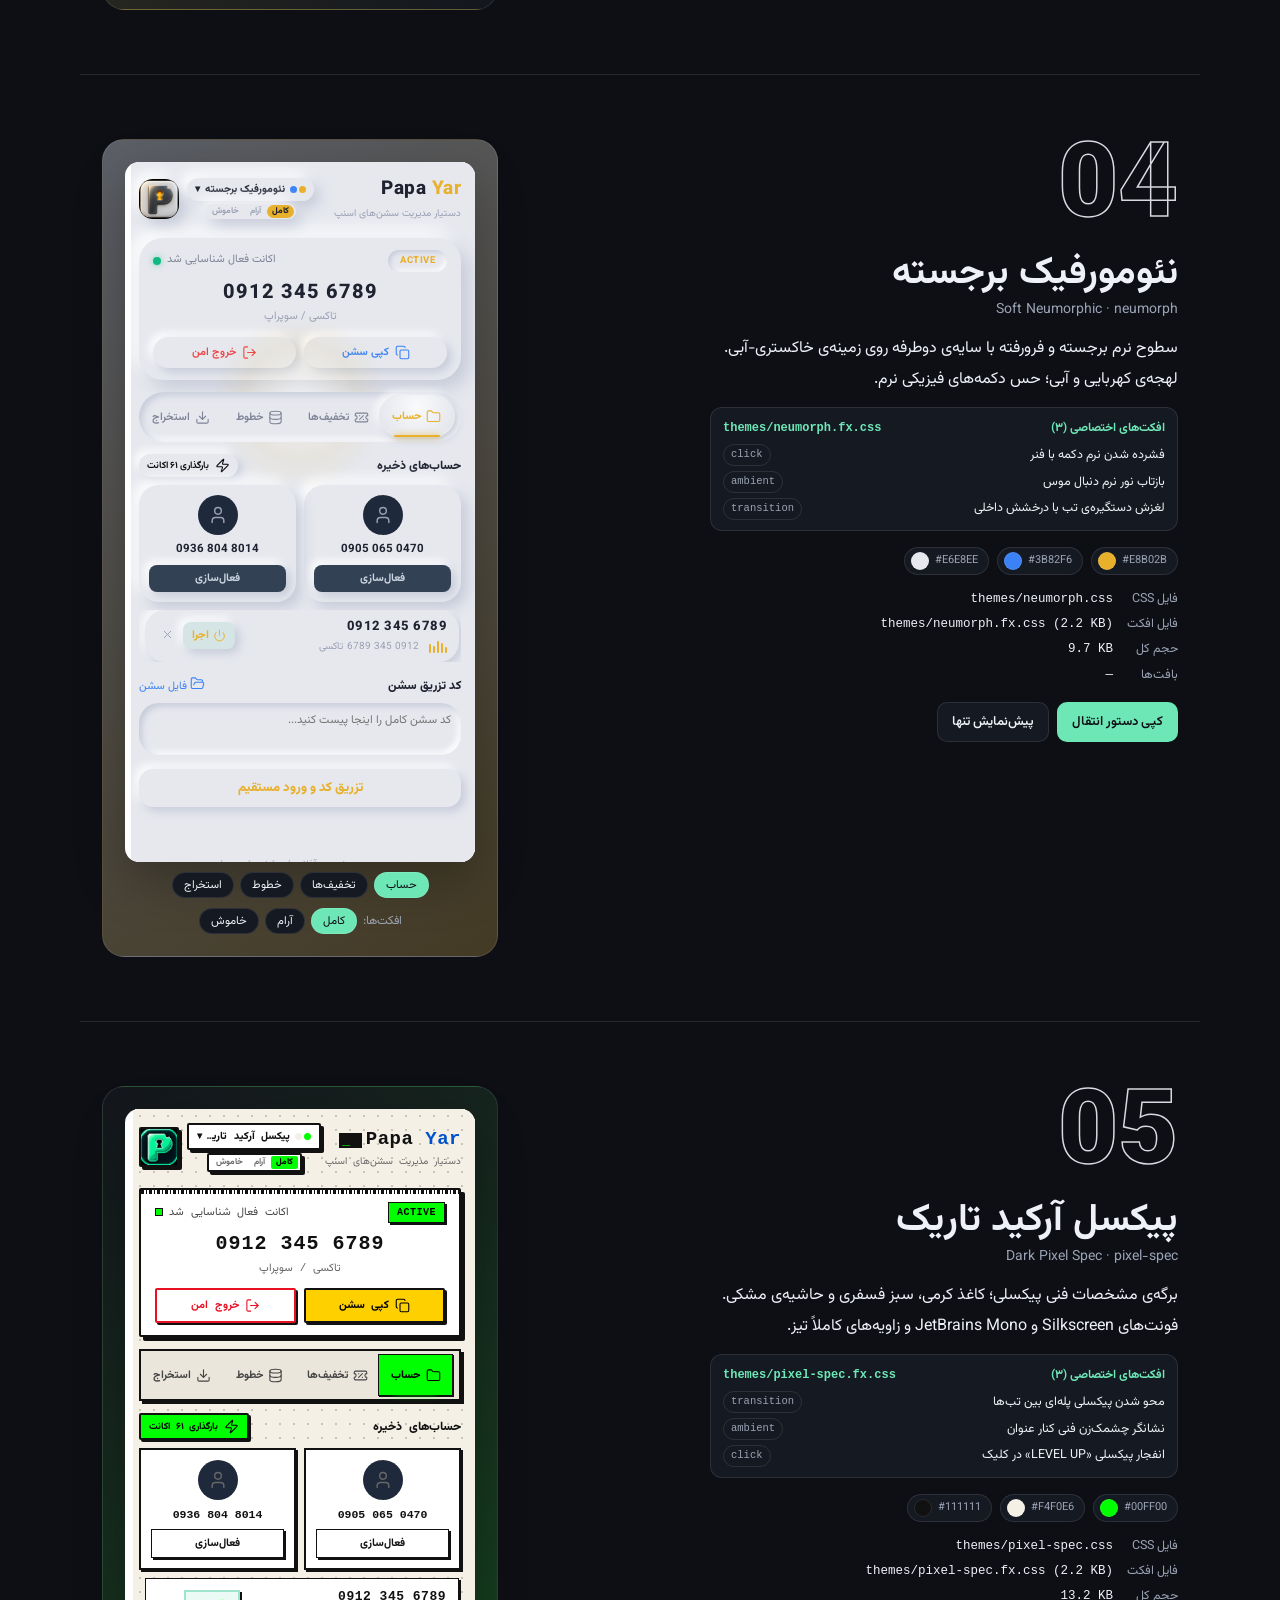
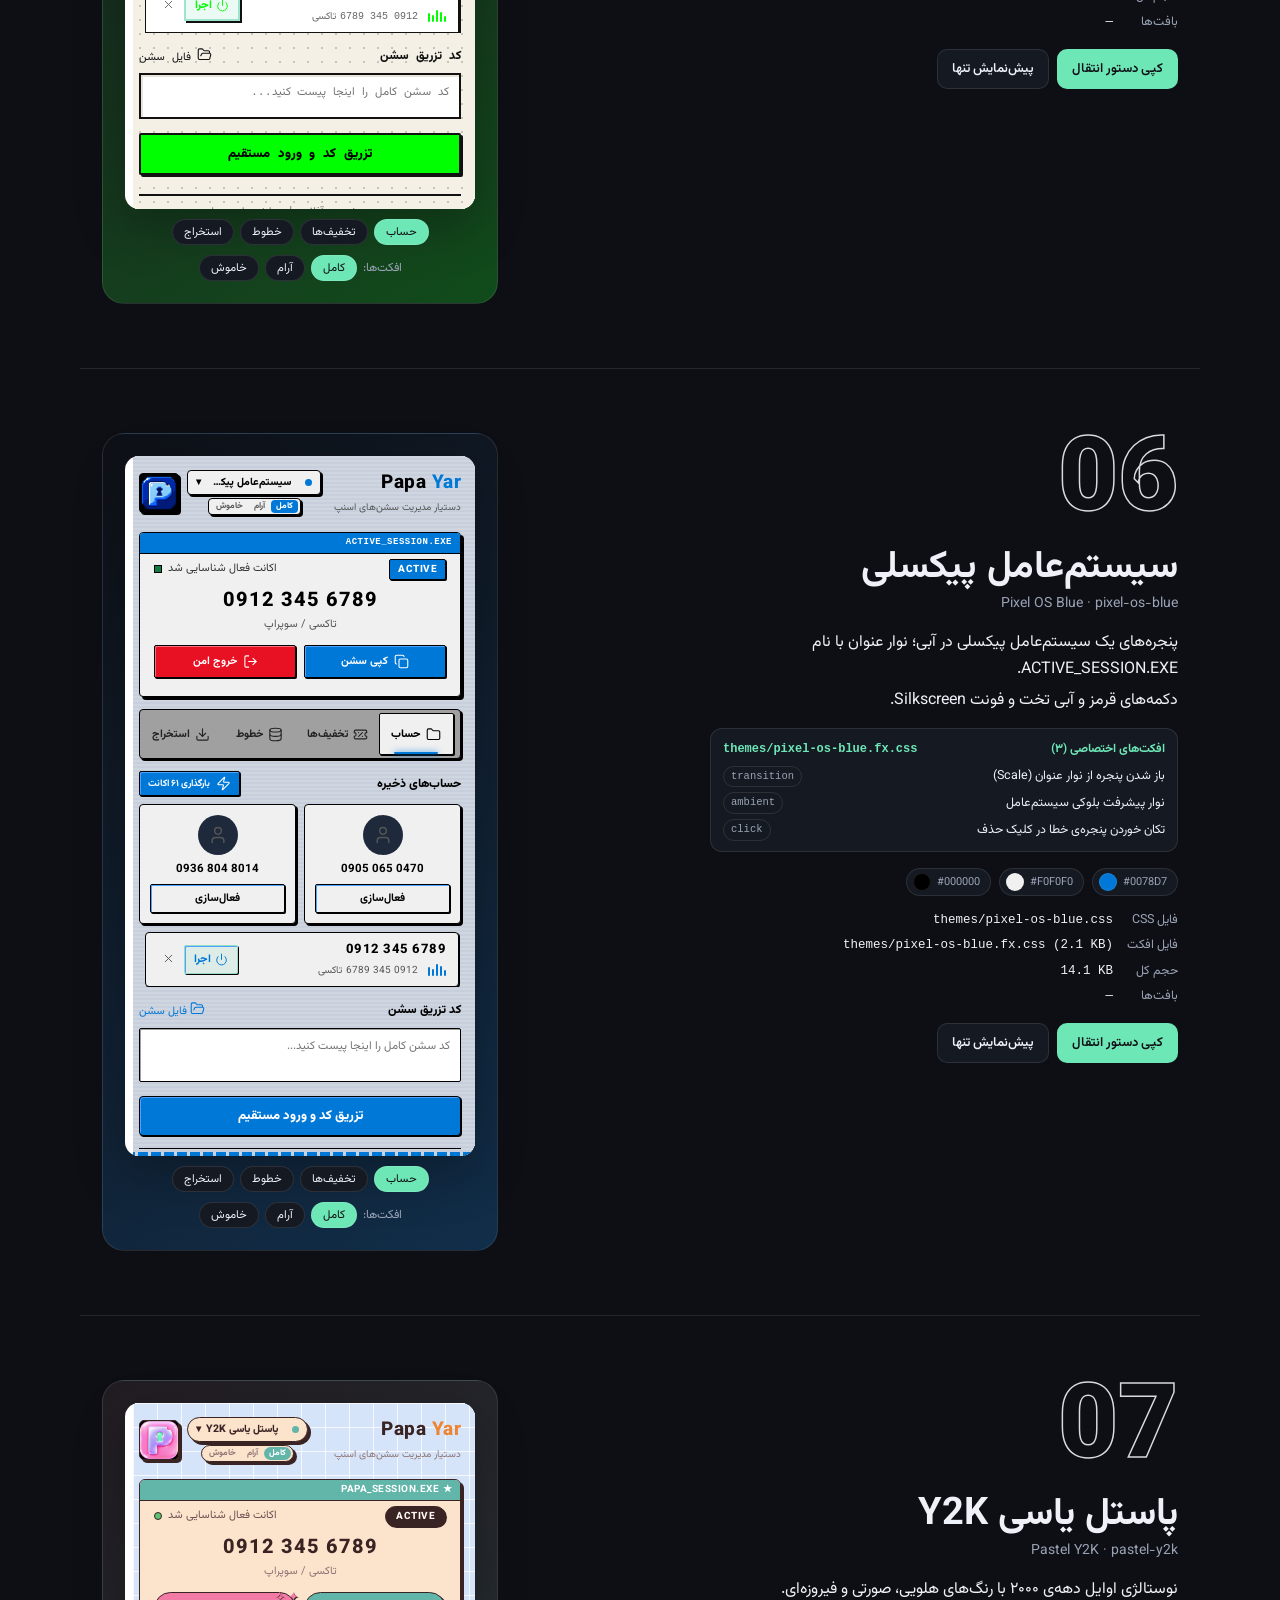
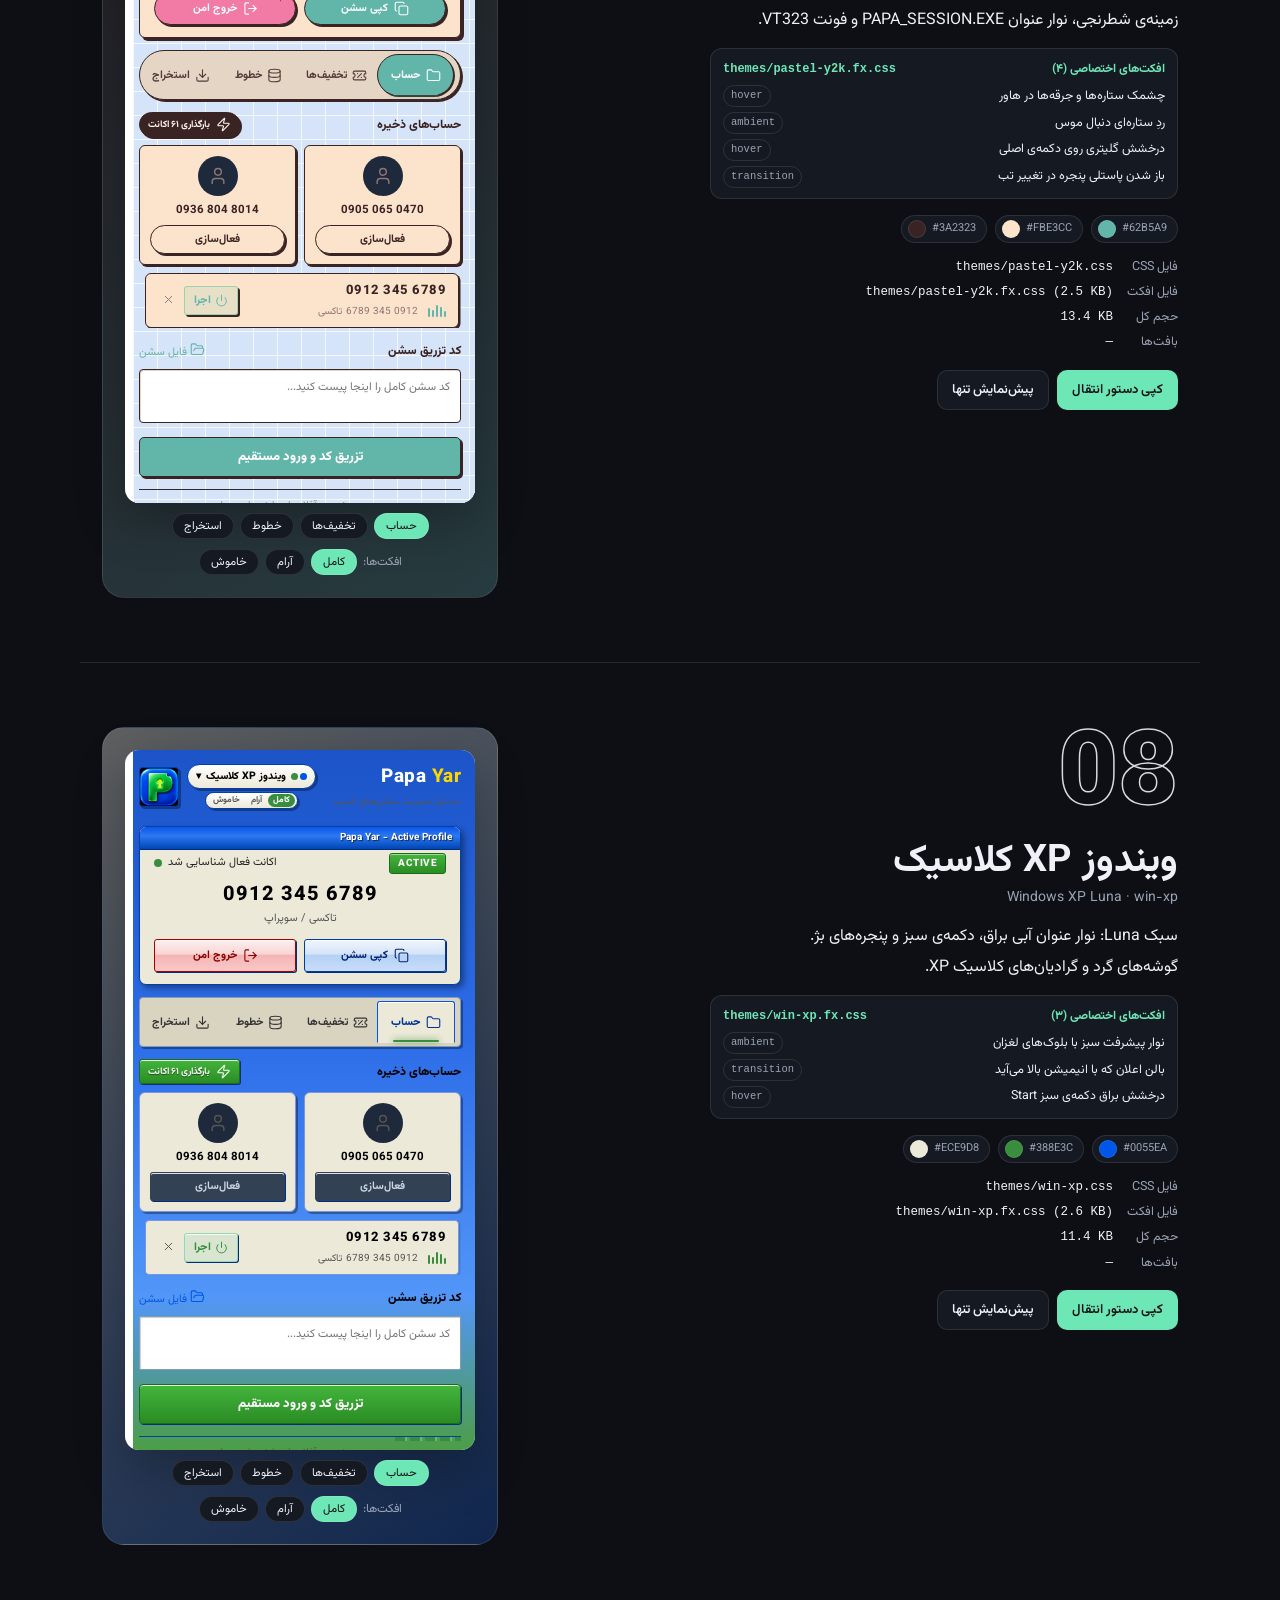
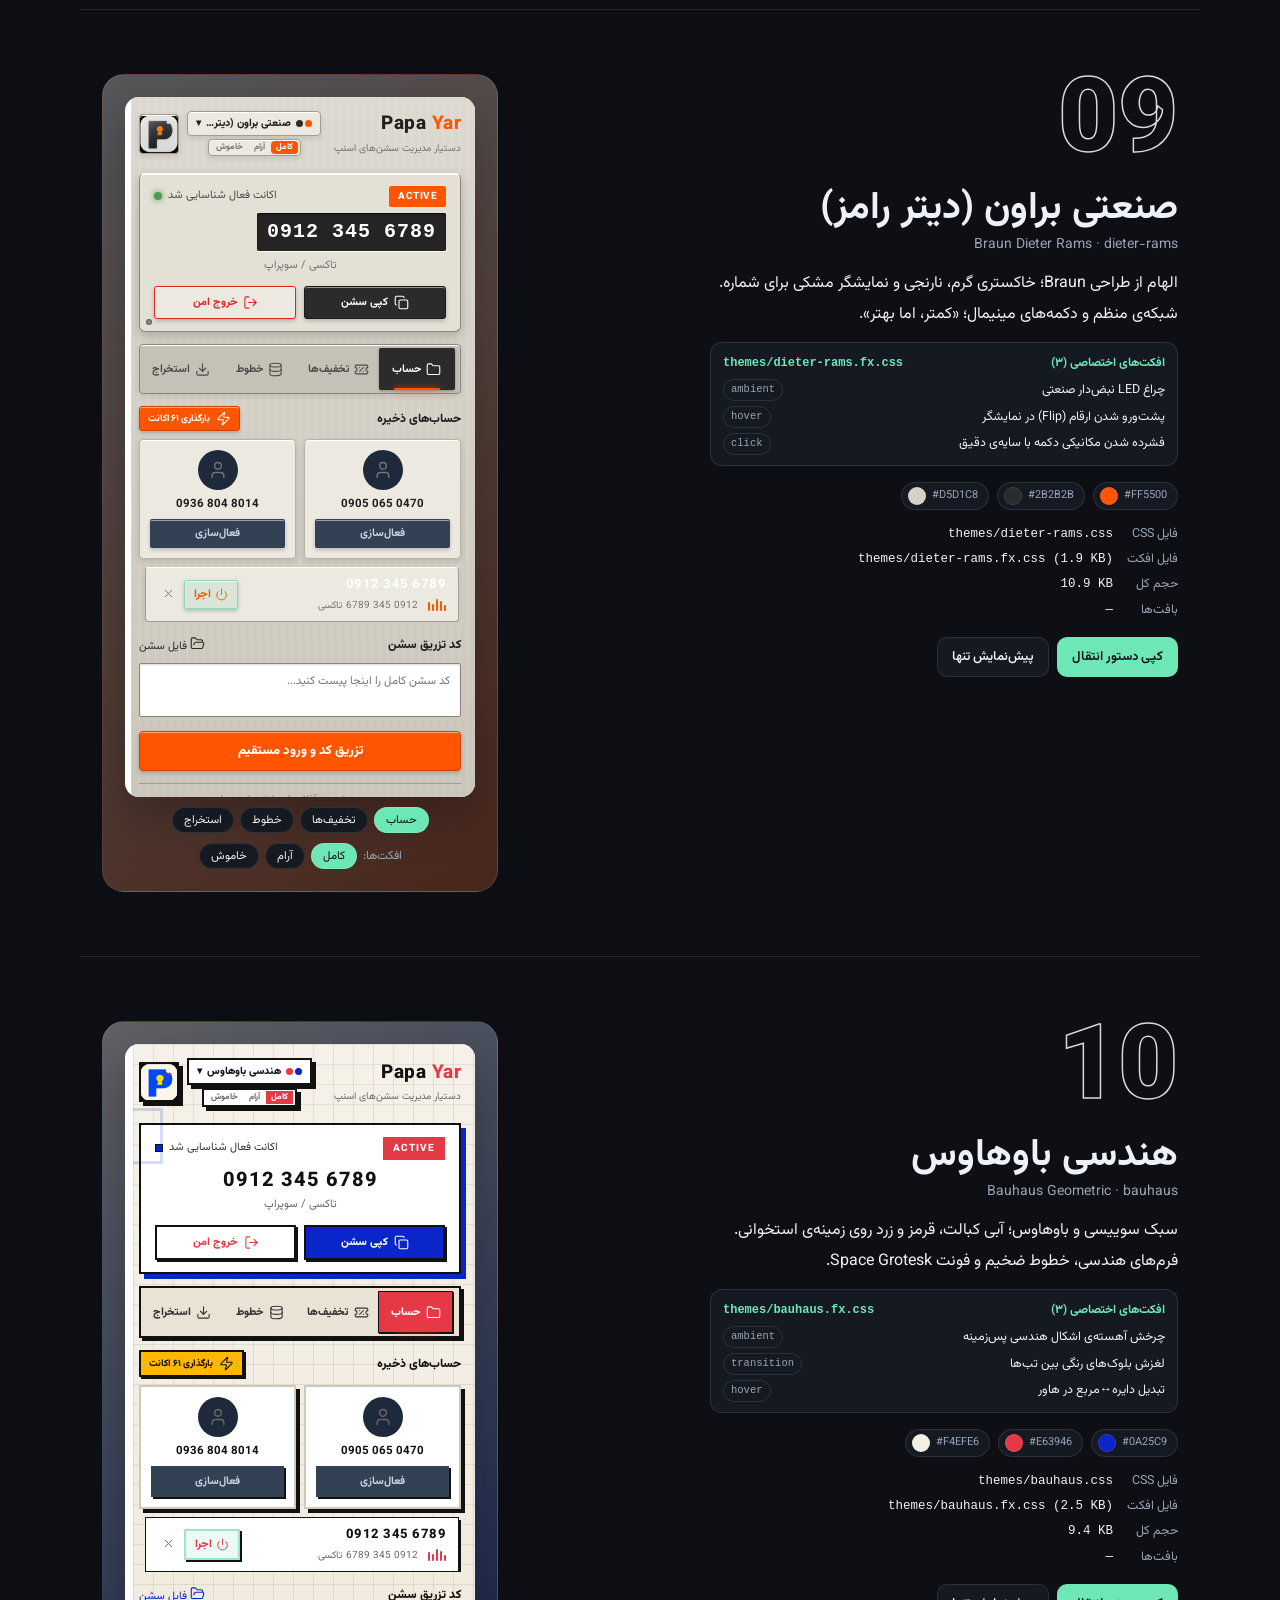
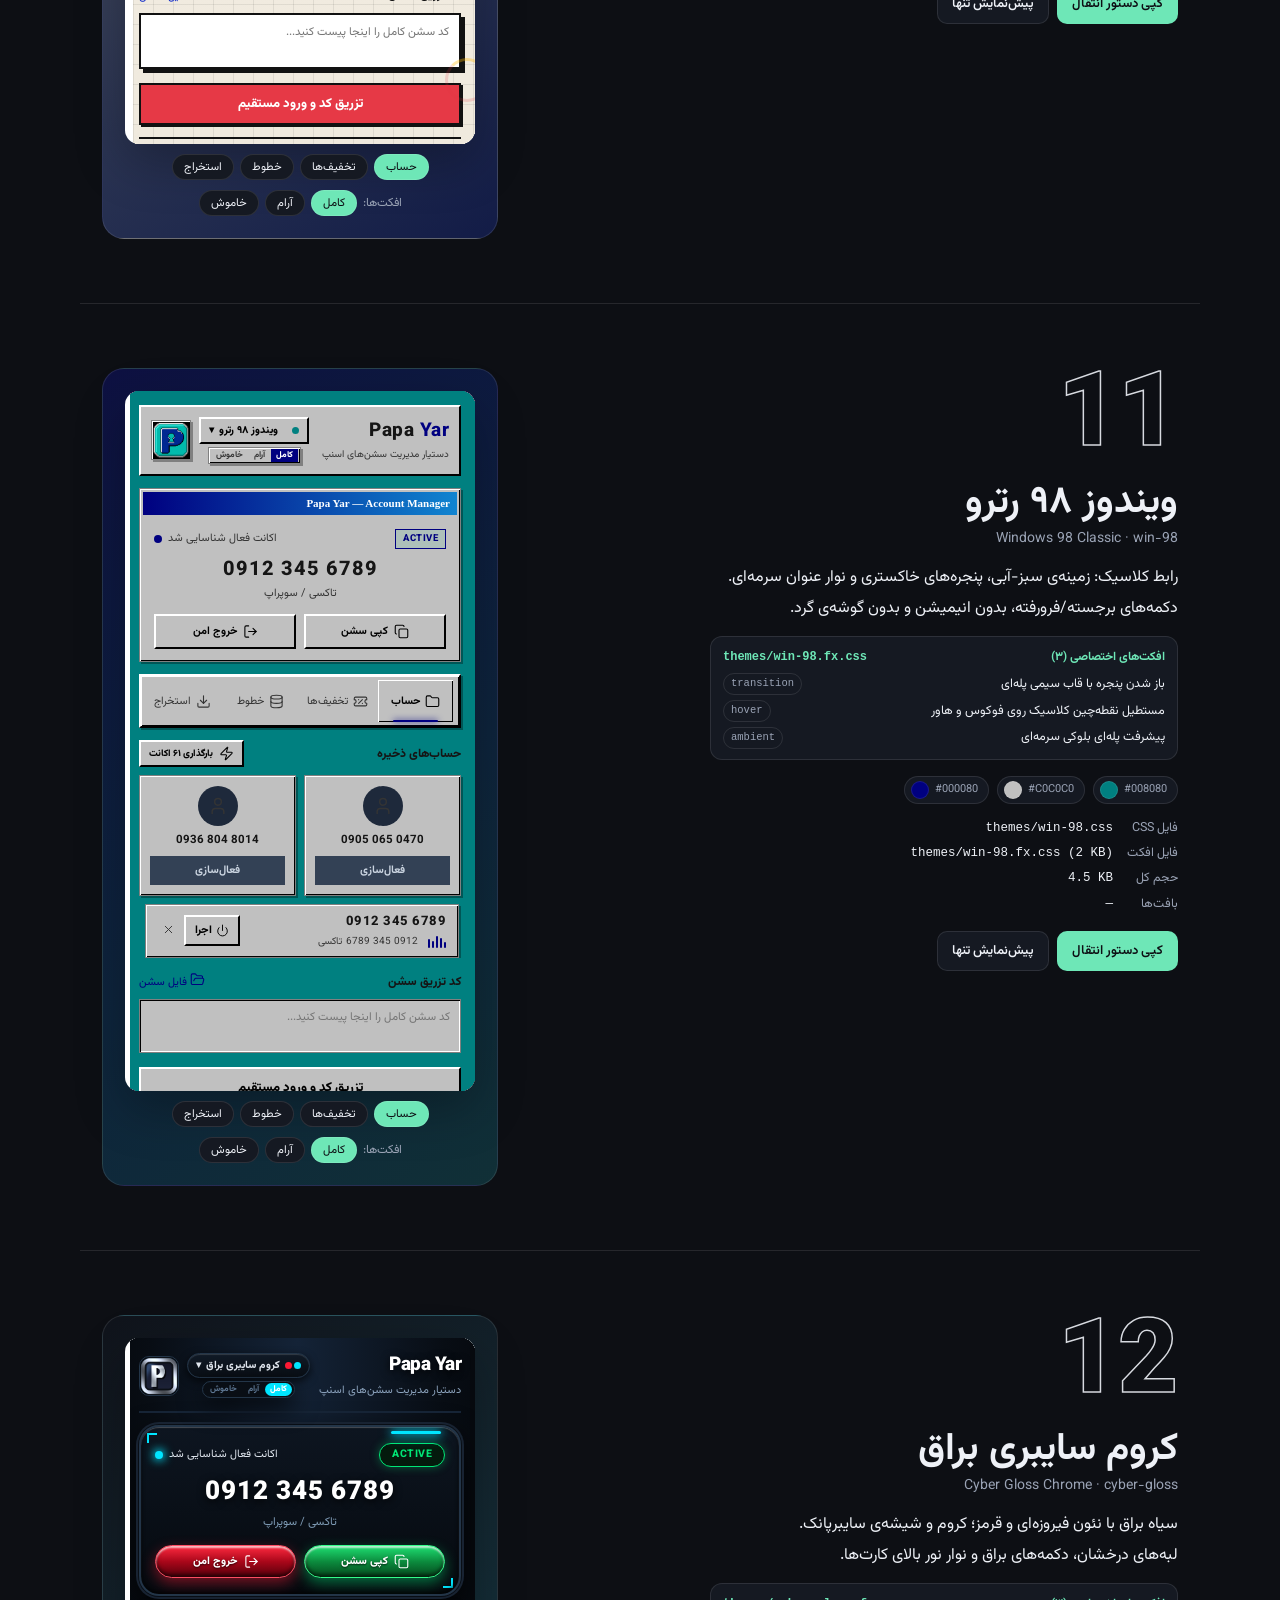
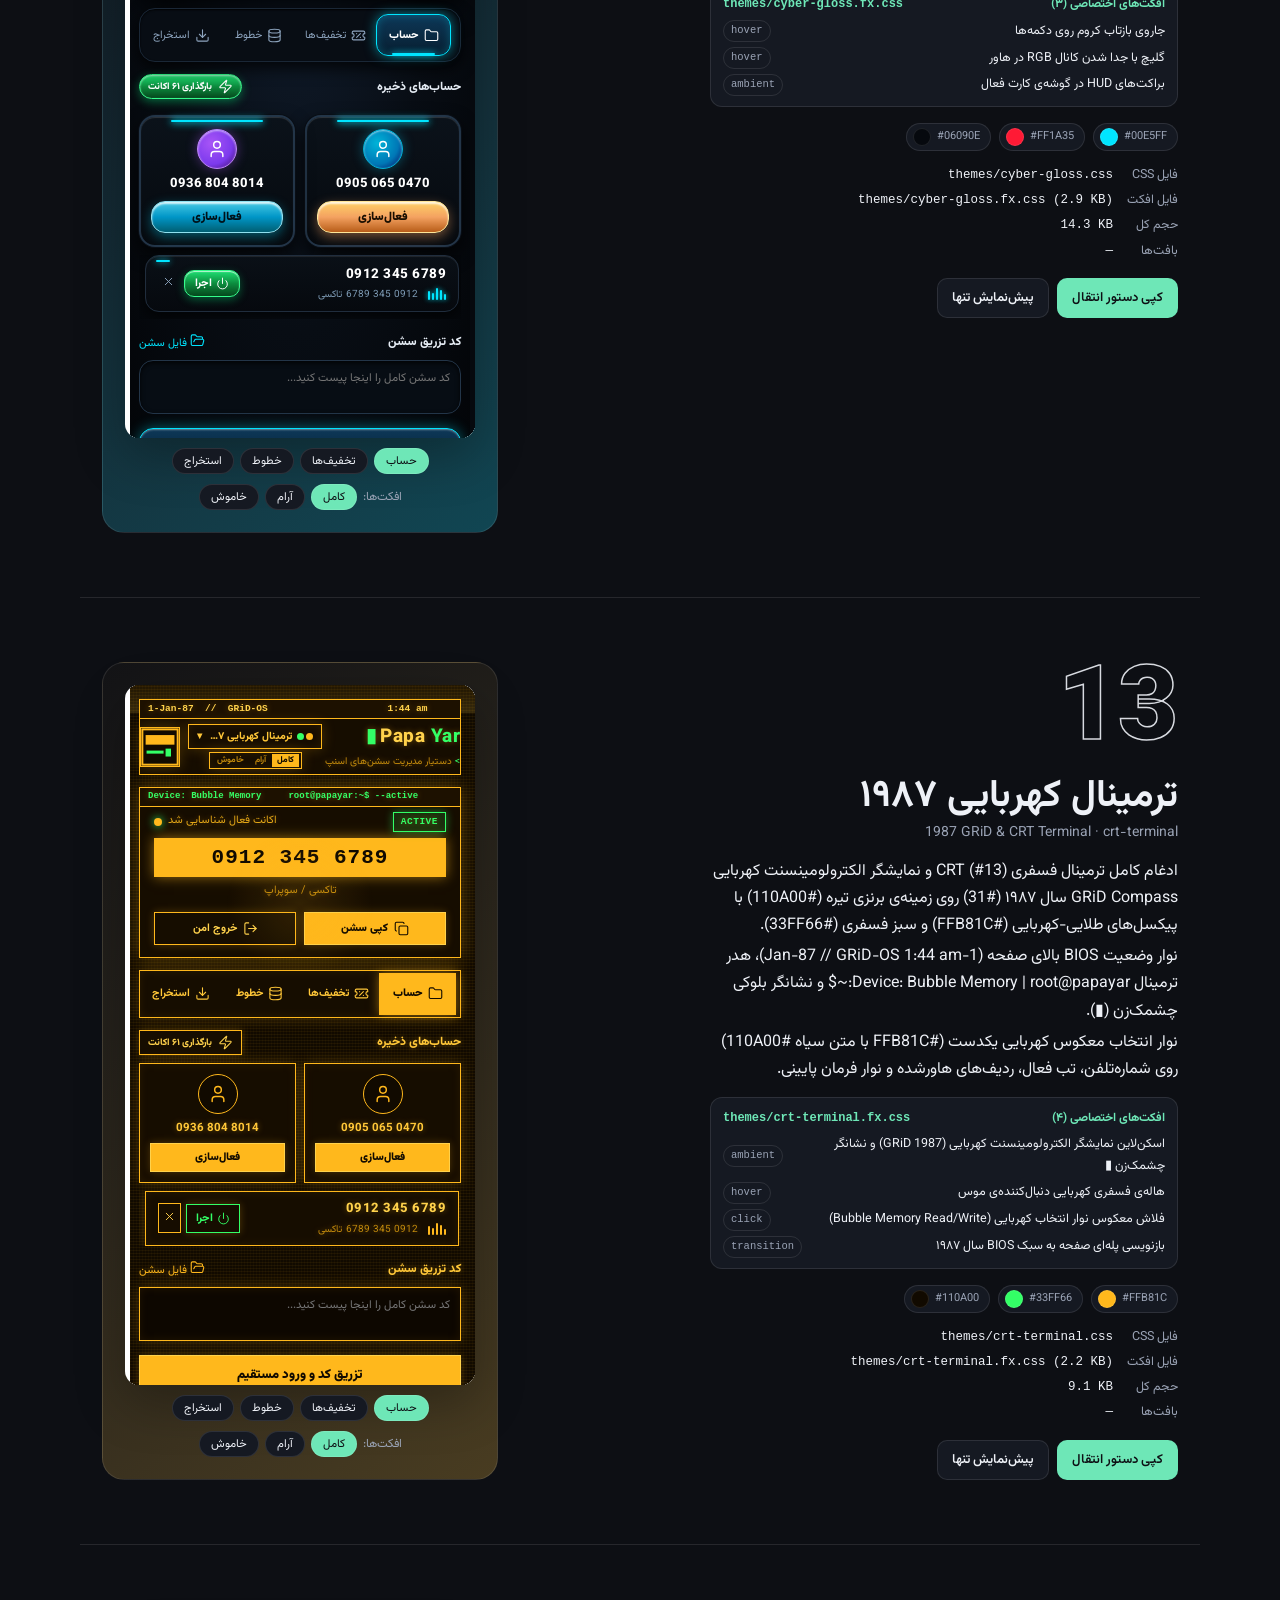
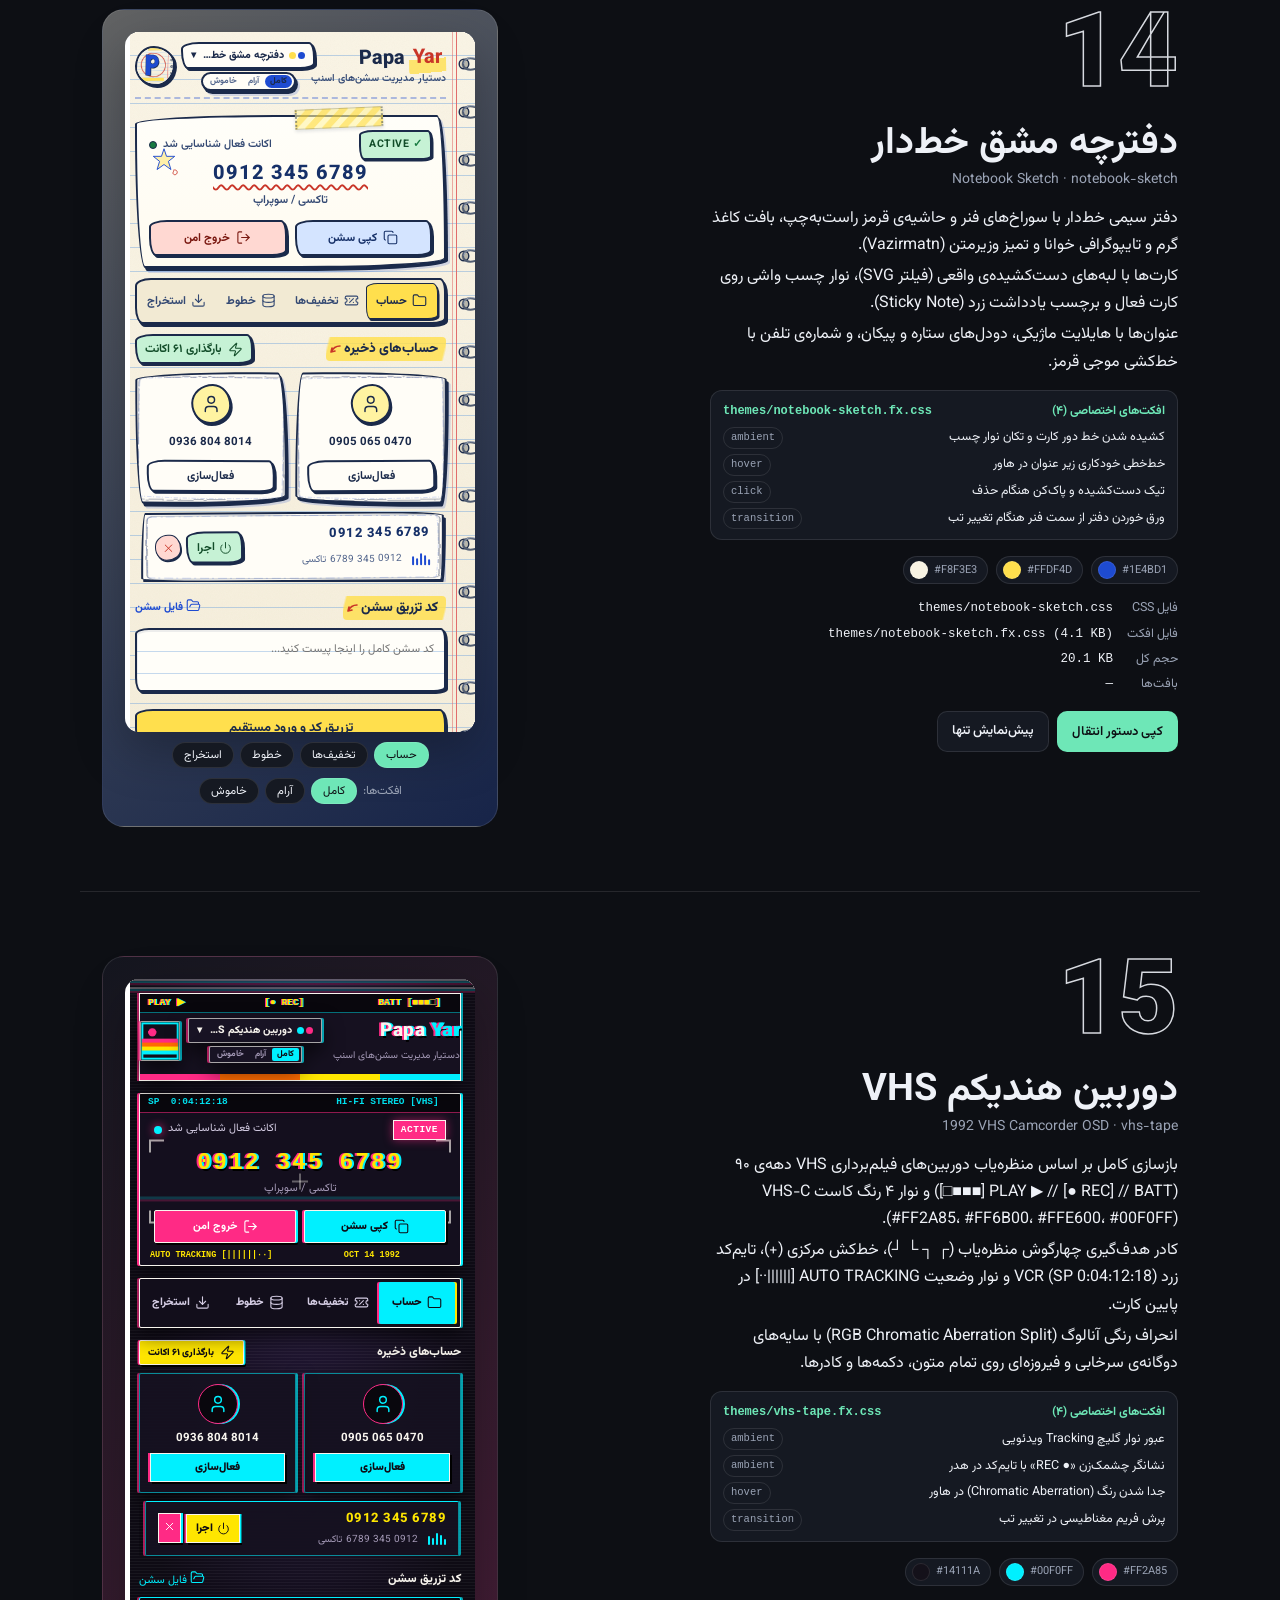
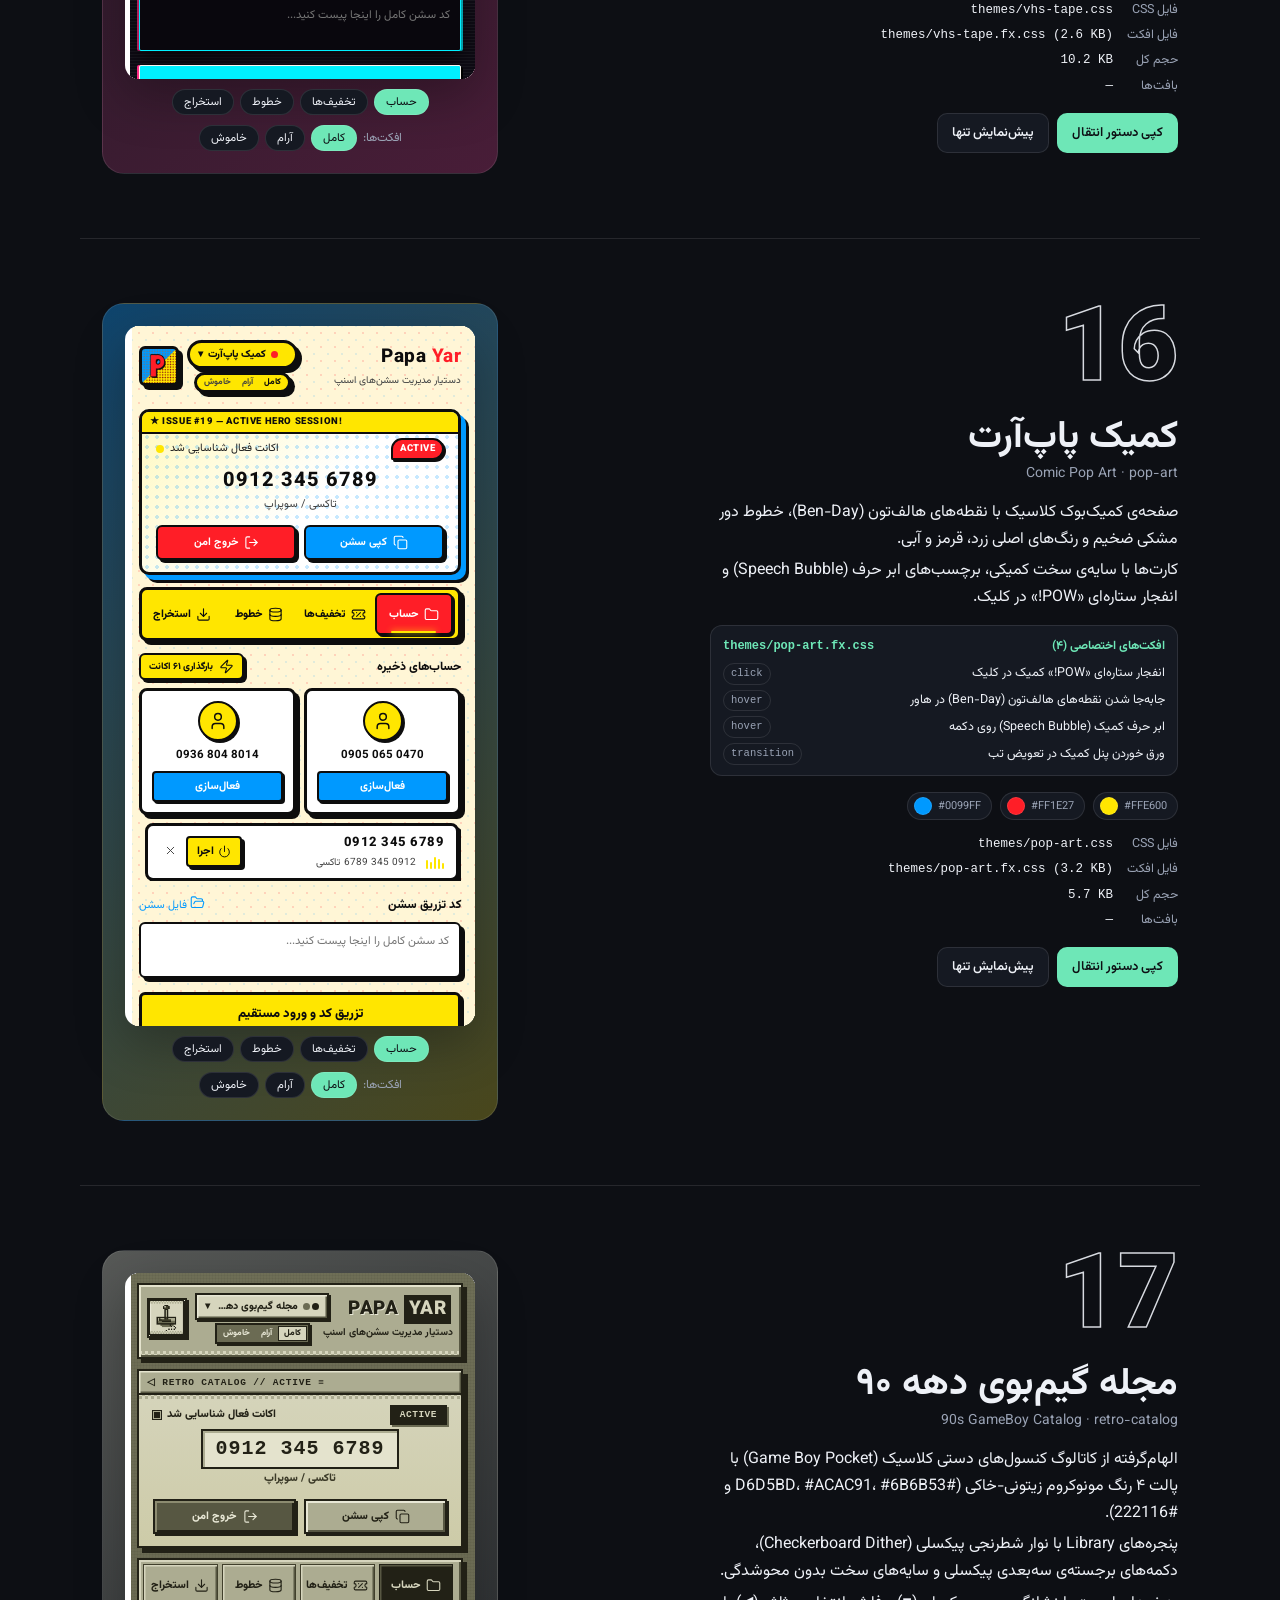
==== commit 35762672: "Add favicon from the Theme Gallery logo" ====
--- a/index.html
+++ b/index.html
@@ -1,6 +1,7 @@
 <!doctype html>
 <html lang="fa" dir="rtl" data-chrome="dark">
 <head>
+<link rel="icon" type="image/png" href="assets/favicon.png" />
 <meta charset="utf-8">
 <meta name="viewport" content="width=device-width, initial-scale=1">
 <title>گالری تم‌های Papa Yar</title>
